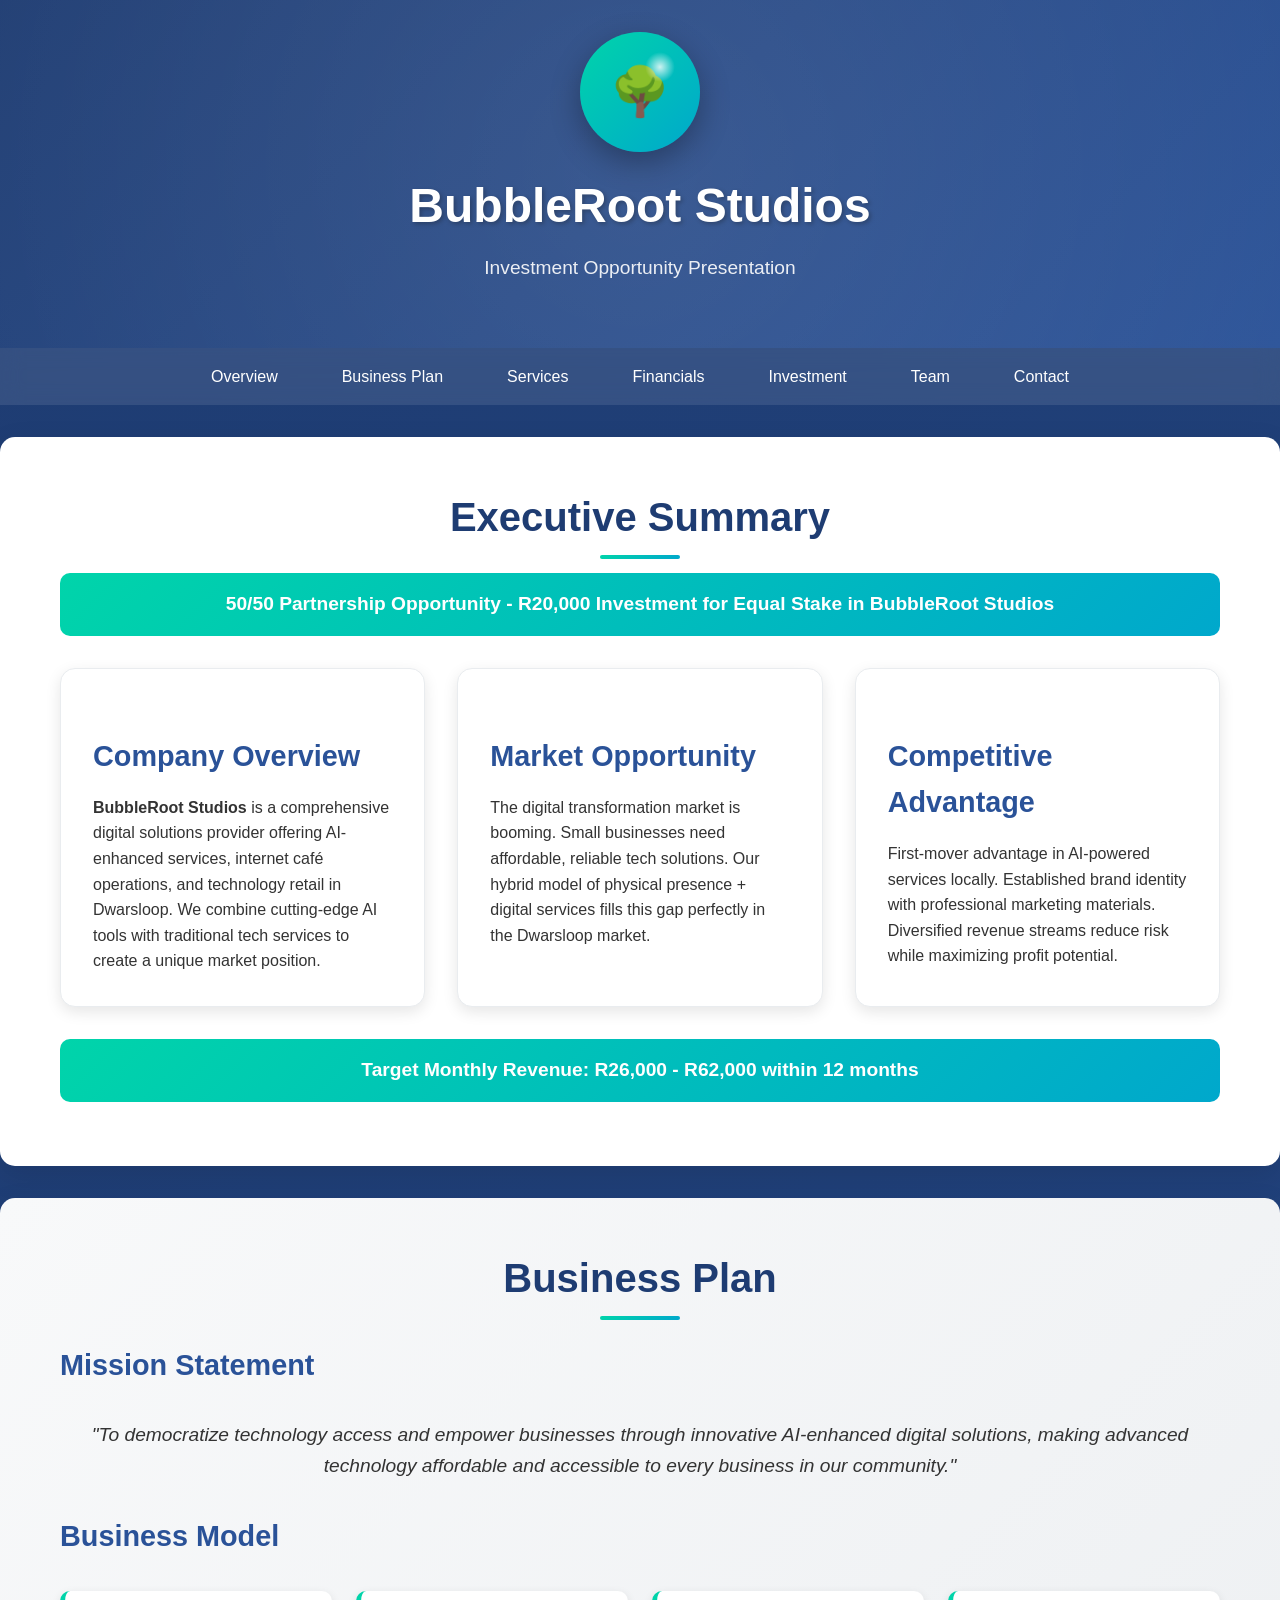
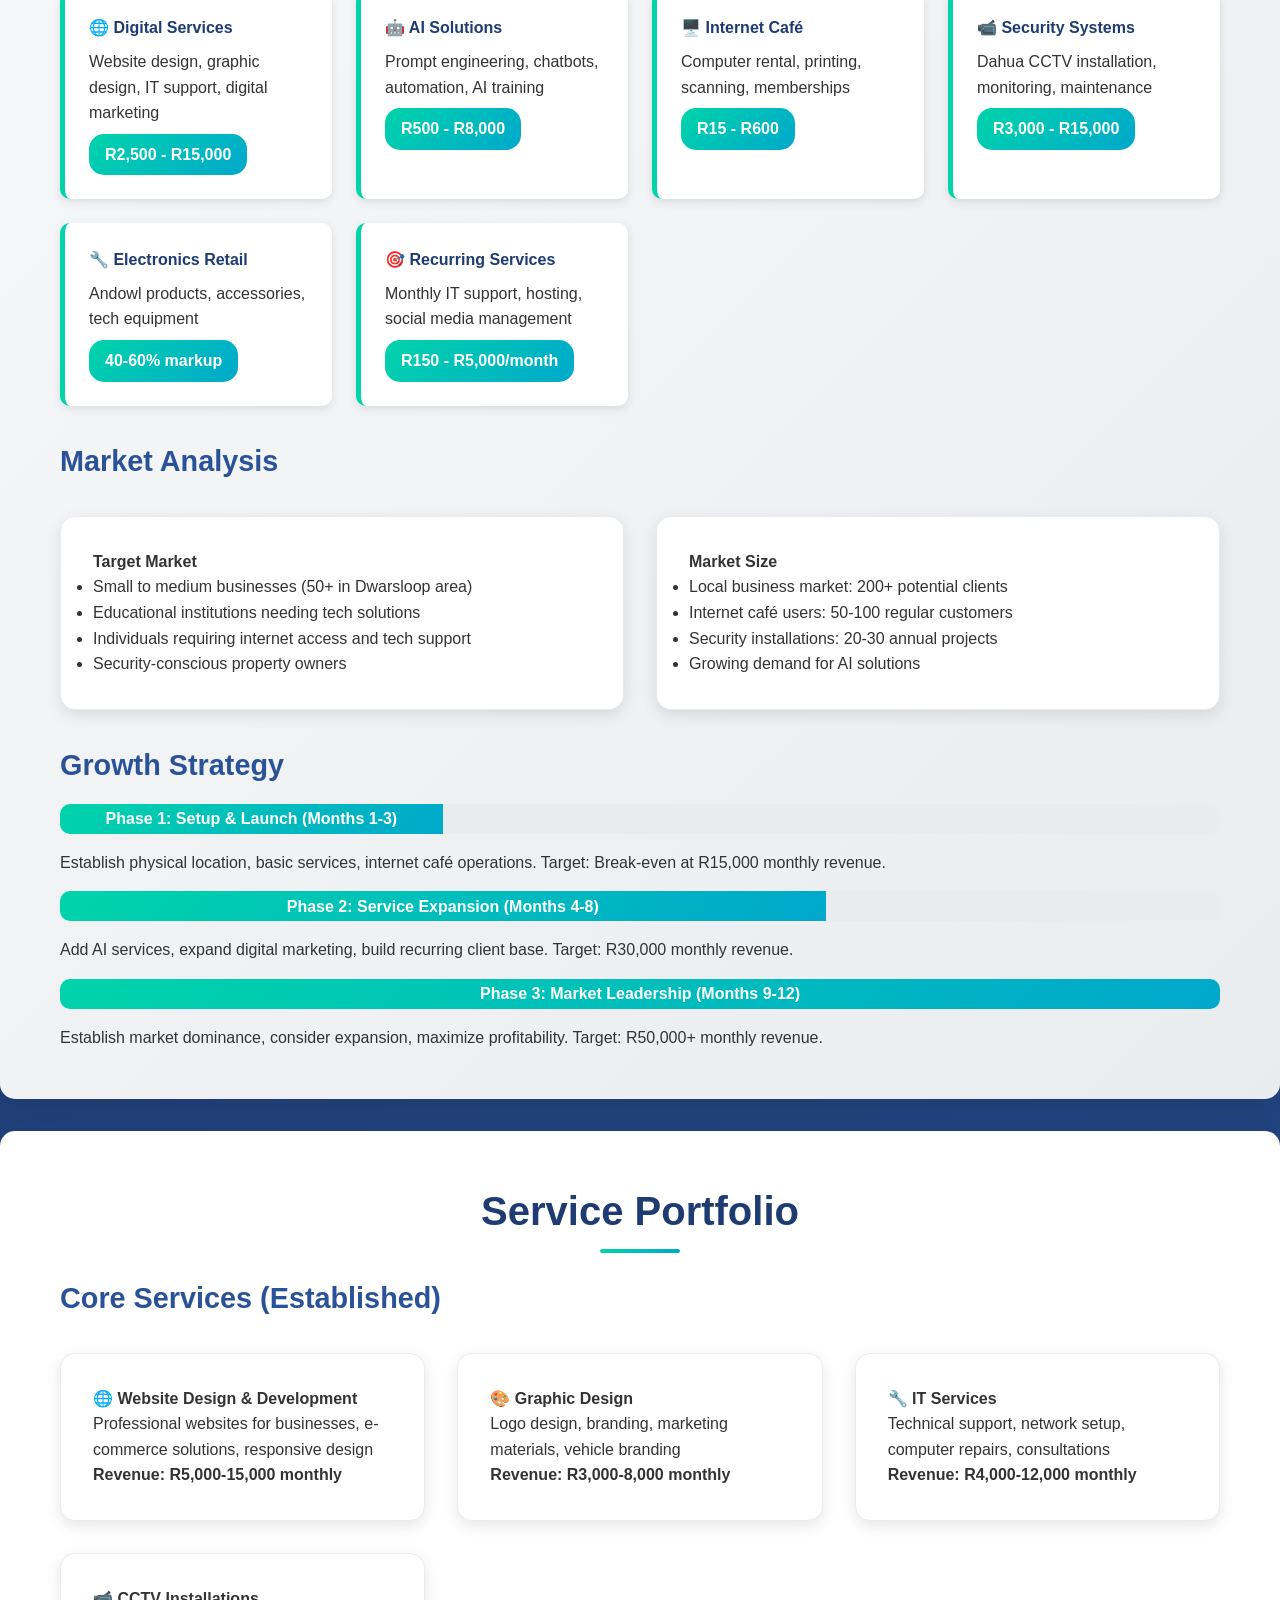
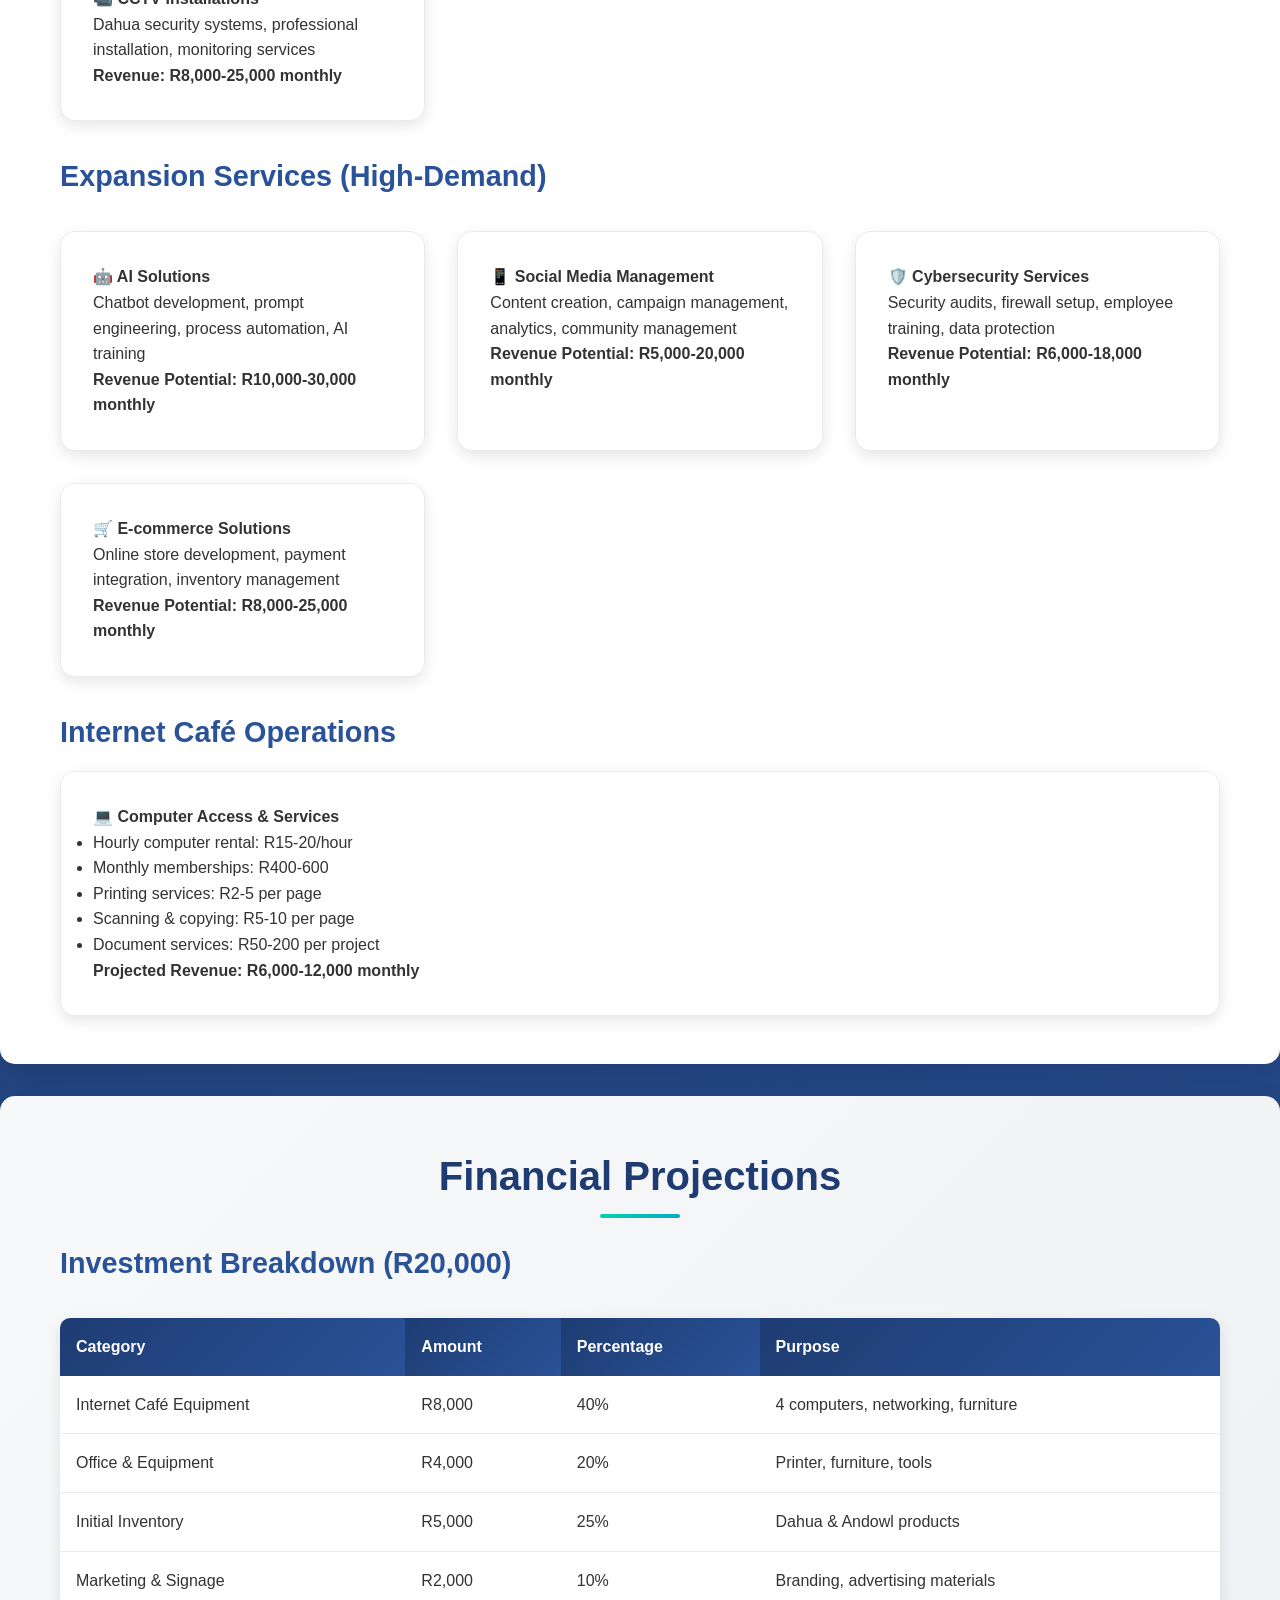
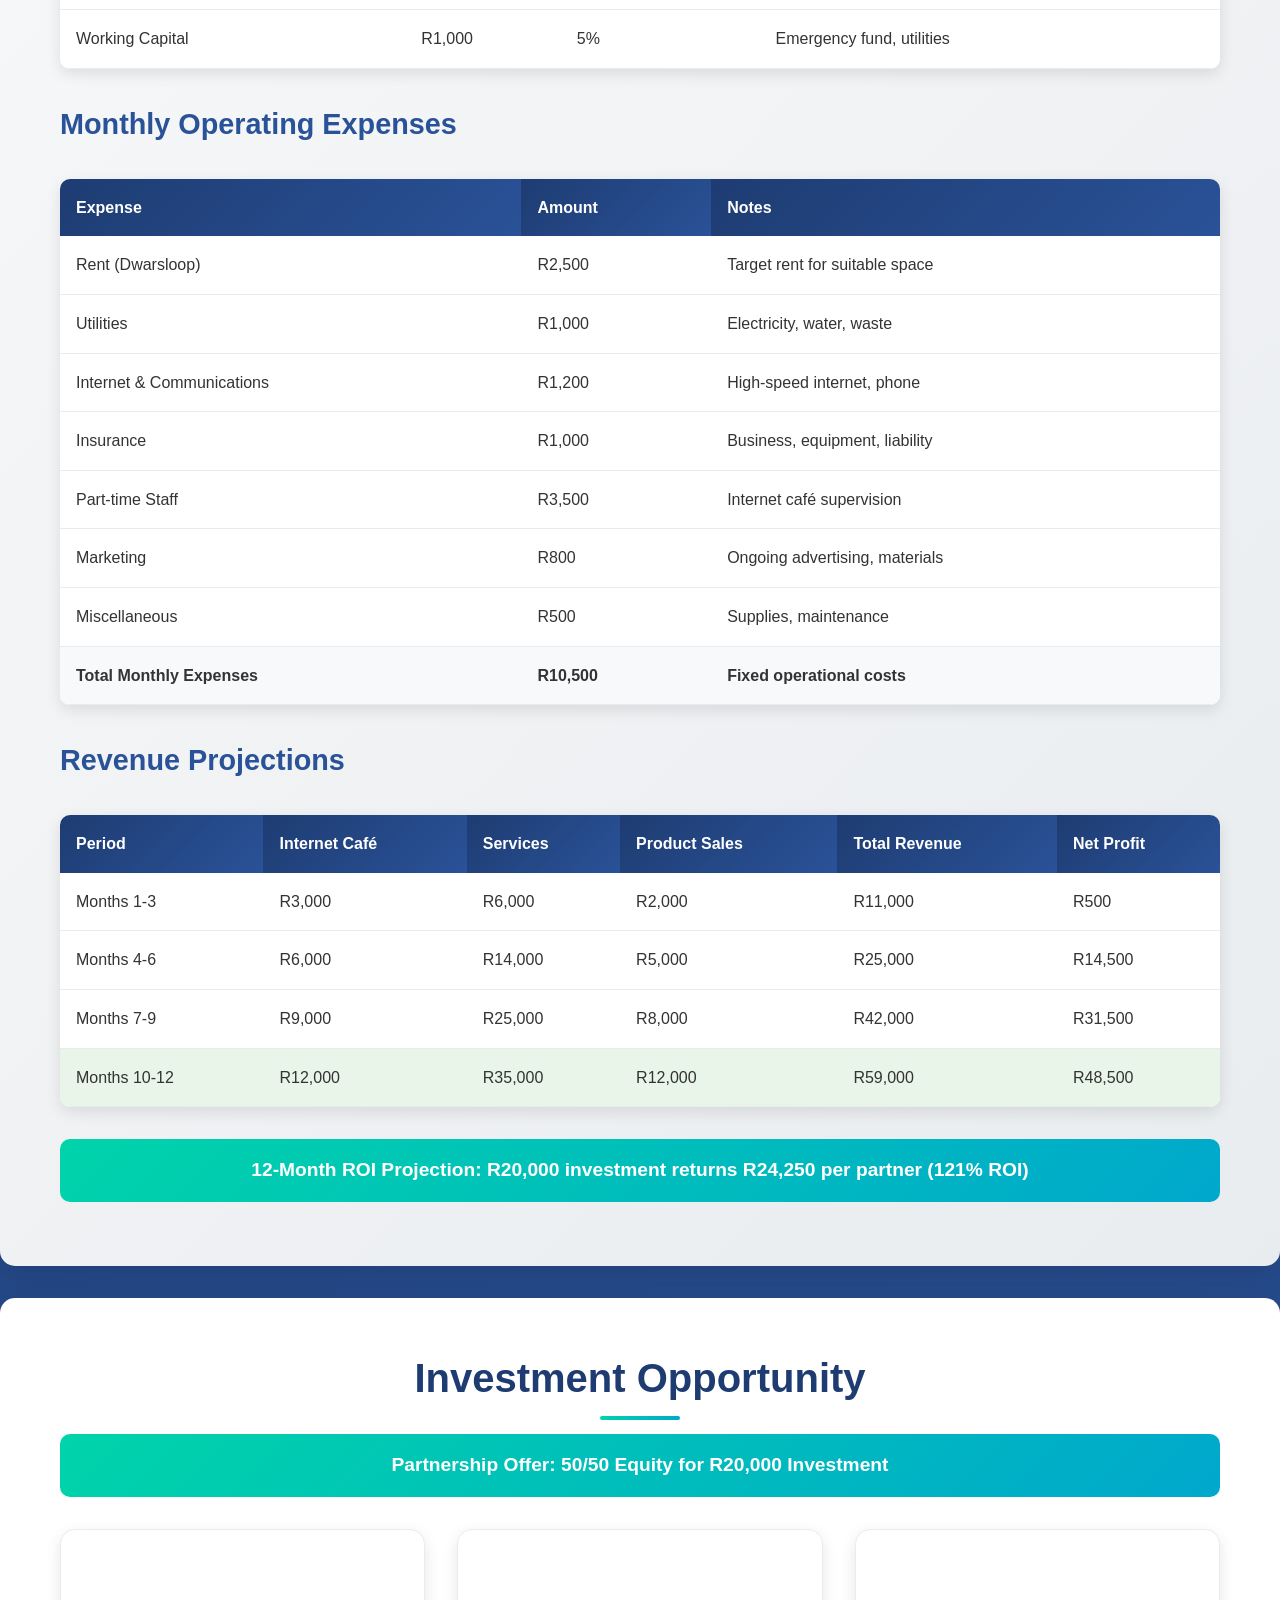
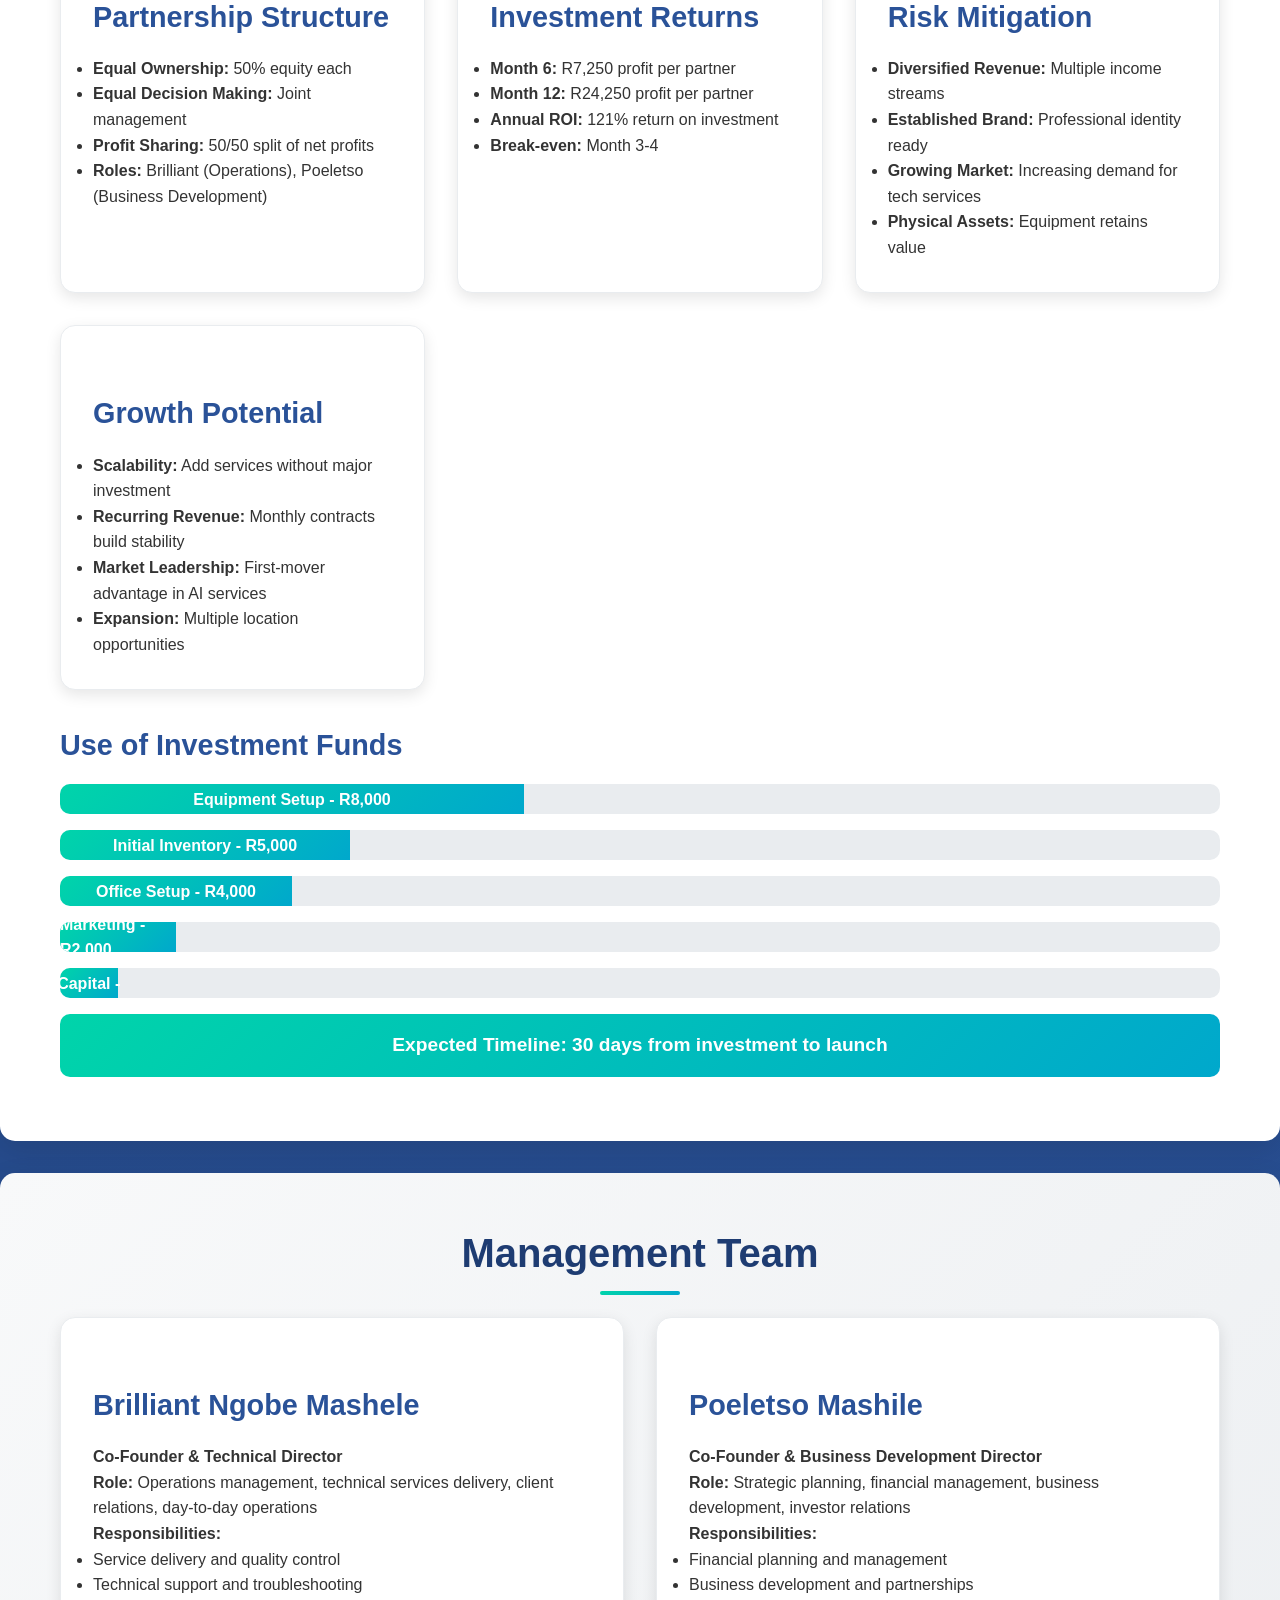
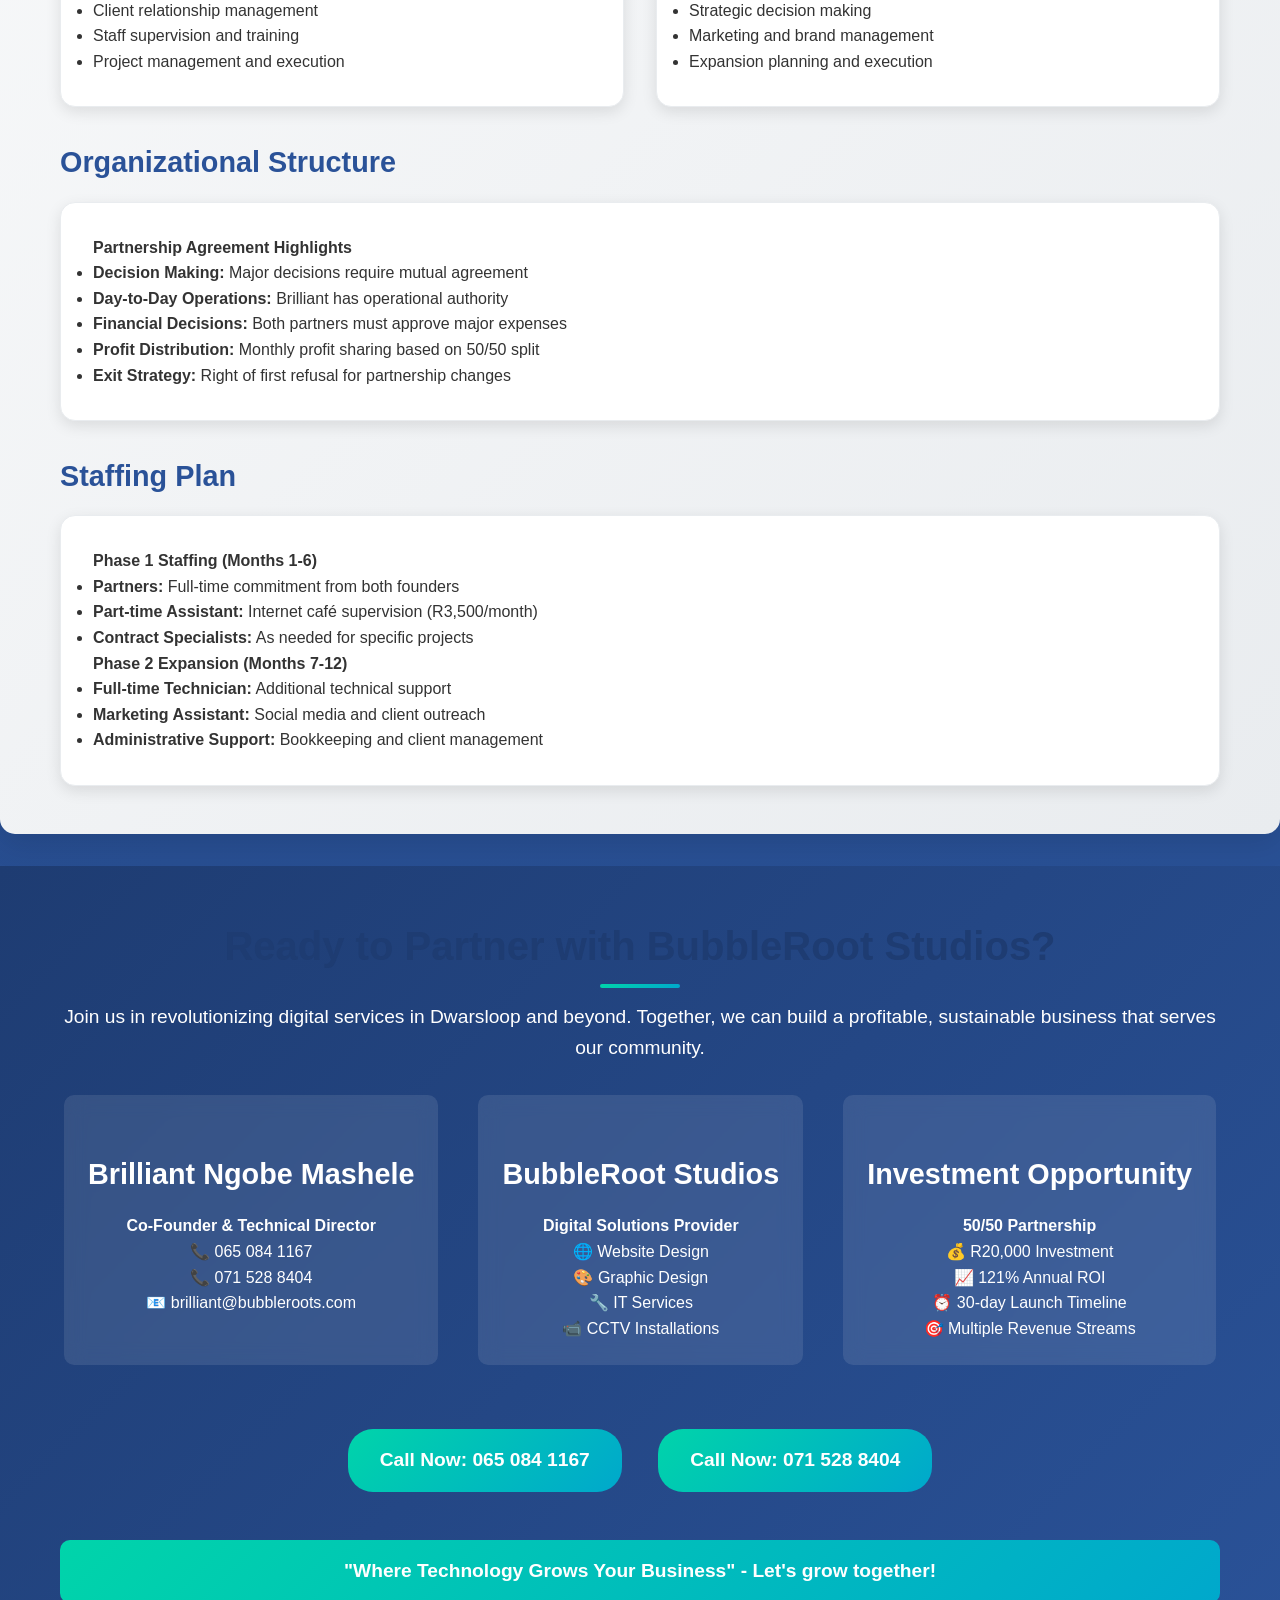
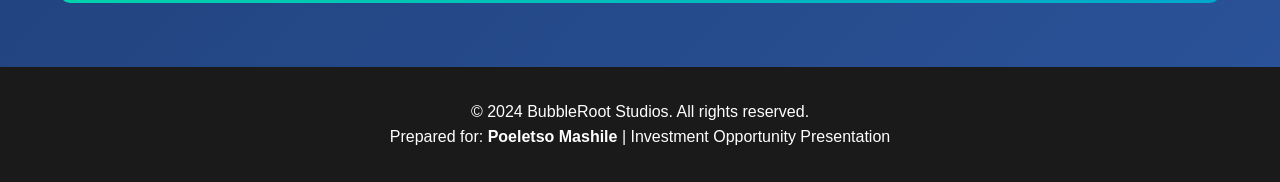
==== index.html @ d16f11c0 "Add index.html for GitHub Pages" ====
<!DOCTYPE html>
<html lang="en">
<head>
    <meta charset="UTF-8">
    <meta name="viewport" content="width=device-width, initial-scale=1.0">
    <title>BubbleRoot Studios - Investment Opportunity</title>
    <style>
        * {
            margin: 0;
            padding: 0;
            box-sizing: border-box;
        }

        body {
            font-family: 'Segoe UI', Tahoma, Geneva, Verdana, sans-serif;
            line-height: 1.6;
            color: #333;
            background: linear-gradient(135deg, #1e3c72 0%, #2a5298 100%);
        }

        .container {
            max-width: 1200px;
            margin: 0 auto;
            padding: 0 20px;
        }

        .header {
            background: linear-gradient(135deg, #1e3c72 0%, #2a5298 100%);
            color: white;
            padding: 2rem 0;
            position: relative;
            overflow: hidden;
        }

        .header::before {
            content: '';
            position: absolute;
            top: -50%;
            left: -50%;
            width: 200%;
            height: 200%;
            background: radial-gradient(circle, rgba(255,255,255,0.1) 0%, transparent 70%);
            animation: float 6s ease-in-out infinite;
        }

        @keyframes float {
            0%, 100% { transform: translateY(0px); }
            50% { transform: translateY(-20px); }
        }

        .logo {
            width: 120px;
            height: 120px;
            background: linear-gradient(135deg, #00d4aa 0%, #00a8cc 100%);
            border-radius: 50%;
            display: flex;
            align-items: center;
            justify-content: center;
            margin: 0 auto 1rem;
            position: relative;
            box-shadow: 0 10px 30px rgba(0, 0, 0, 0.3);
        }

        .logo::before {
            content: '🌳';
            font-size: 3rem;
            position: absolute;
        }

        .logo::after {
            content: '';
            position: absolute;
            width: 30px;
            height: 30px;
            background: radial-gradient(circle, rgba(255,255,255,0.8) 0%, transparent 70%);
            border-radius: 50%;
            top: 20px;
            right: 25px;
        }

        h1 {
            font-size: 3rem;
            text-align: center;
            margin-bottom: 0.5rem;
            text-shadow: 2px 2px 4px rgba(0,0,0,0.3);
        }

        .subtitle {
            font-size: 1.2rem;
            text-align: center;
            opacity: 0.9;
            margin-bottom: 2rem;
        }

        .nav {
            background: rgba(255,255,255,0.1);
            backdrop-filter: blur(10px);
            padding: 1rem 0;
            position: sticky;
            top: 0;
            z-index: 100;
        }

        .nav ul {
            list-style: none;
            display: flex;
            justify-content: center;
            flex-wrap: wrap;
            gap: 2rem;
        }

        .nav a {
            color: white;
            text-decoration: none;
            padding: 0.5rem 1rem;
            border-radius: 25px;
            transition: all 0.3s ease;
            font-weight: 500;
        }

        .nav a:hover {
            background: rgba(255,255,255,0.2);
            transform: translateY(-2px);
        }

        .section {
            background: white;
            margin: 2rem 0;
            padding: 3rem 0;
            border-radius: 15px;
            box-shadow: 0 10px 30px rgba(0,0,0,0.1);
        }

        .section:nth-child(even) {
            background: linear-gradient(135deg, #f8f9fa 0%, #e9ecef 100%);
        }

        h2 {
            color: #1e3c72;
            font-size: 2.5rem;
            margin-bottom: 1.5rem;
            text-align: center;
            position: relative;
        }

        h2::after {
            content: '';
            position: absolute;
            bottom: -10px;
            left: 50%;
            transform: translateX(-50%);
            width: 80px;
            height: 4px;
            background: linear-gradient(135deg, #00d4aa 0%, #00a8cc 100%);
            border-radius: 2px;
        }

        h3 {
            color: #2a5298;
            font-size: 1.8rem;
            margin-bottom: 1rem;
            margin-top: 2rem;
        }

        .grid {
            display: grid;
            grid-template-columns: repeat(auto-fit, minmax(300px, 1fr));
            gap: 2rem;
            margin: 2rem 0;
        }

        .card {
            background: white;
            padding: 2rem;
            border-radius: 15px;
            box-shadow: 0 5px 15px rgba(0,0,0,0.1);
            transition: transform 0.3s ease, box-shadow 0.3s ease;
            border: 1px solid #e9ecef;
        }

        .card:hover {
            transform: translateY(-5px);
            box-shadow: 0 15px 35px rgba(0,0,0,0.15);
        }

        .highlight {
            background: linear-gradient(135deg, #00d4aa 0%, #00a8cc 100%);
            color: white;
            padding: 1rem;
            border-radius: 10px;
            margin: 1rem 0;
            text-align: center;
            font-weight: bold;
            font-size: 1.2rem;
        }

        .financial-table {
            width: 100%;
            border-collapse: collapse;
            margin: 2rem 0;
            background: white;
            border-radius: 10px;
            overflow: hidden;
            box-shadow: 0 5px 15px rgba(0,0,0,0.1);
        }

        .financial-table th {
            background: linear-gradient(135deg, #1e3c72 0%, #2a5298 100%);
            color: white;
            padding: 1rem;
            text-align: left;
        }

        .financial-table td {
            padding: 1rem;
            border-bottom: 1px solid #e9ecef;
        }

        .financial-table tr:hover {
            background: #f8f9fa;
        }

        .contact-info {
            background: linear-gradient(135deg, #1e3c72 0%, #2a5298 100%);
            color: white;
            padding: 3rem 0;
            text-align: center;
            margin-top: 2rem;
        }

        .contact-info h3 {
            color: white;
            margin-bottom: 1rem;
        }

        .contact-details {
            display: flex;
            justify-content: space-around;
            flex-wrap: wrap;
            gap: 2rem;
            margin-top: 2rem;
        }

        .contact-card {
            background: rgba(255,255,255,0.1);
            padding: 1.5rem;
            border-radius: 10px;
            backdrop-filter: blur(10px);
        }

        .cta-button {
            background: linear-gradient(135deg, #00d4aa 0%, #00a8cc 100%);
            color: white;
            padding: 1rem 2rem;
            border: none;
            border-radius: 25px;
            font-size: 1.2rem;
            font-weight: bold;
            cursor: pointer;
            transition: all 0.3s ease;
            text-decoration: none;
            display: inline-block;
            margin: 1rem;
        }

        .cta-button:hover {
            transform: translateY(-2px);
            box-shadow: 0 10px 25px rgba(0,0,0,0.2);
        }

        .progress-bar {
            background: #e9ecef;
            border-radius: 10px;
            overflow: hidden;
            margin: 1rem 0;
        }

        .progress-fill {
            background: linear-gradient(135deg, #00d4aa 0%, #00a8cc 100%);
            height: 30px;
            display: flex;
            align-items: center;
            justify-content: center;
            color: white;
            font-weight: bold;
            transition: width 0.3s ease;
        }

        .services-grid {
            display: grid;
            grid-template-columns: repeat(auto-fit, minmax(250px, 1fr));
            gap: 1.5rem;
            margin: 2rem 0;
        }

        .service-card {
            background: white;
            padding: 1.5rem;
            border-radius: 10px;
            border-left: 5px solid #00d4aa;
            box-shadow: 0 3px 10px rgba(0,0,0,0.1);
        }

        .service-card h4 {
            color: #1e3c72;
            margin-bottom: 0.5rem;
        }

        .price-tag {
            background: linear-gradient(135deg, #00d4aa 0%, #00a8cc 100%);
            color: white;
            padding: 0.5rem 1rem;
            border-radius: 15px;
            font-weight: bold;
            display: inline-block;
            margin-top: 0.5rem;
        }

        @media (max-width: 768px) {
            h1 { font-size: 2rem; }
            h2 { font-size: 2rem; }
            .nav ul { flex-direction: column; gap: 1rem; }
            .contact-details { flex-direction: column; }
        }
    </style>
</head>
<body>
    <header class="header">
        <div class="container">
            <div class="logo"></div>
            <h1>BubbleRoot Studios</h1>
            <p class="subtitle">Investment Opportunity Presentation</p>
        </div>
    </header>

    <nav class="nav">
        <div class="container">
            <ul>
                <li><a href="#overview">Overview</a></li>
                <li><a href="#business-plan">Business Plan</a></li>
                <li><a href="#services">Services</a></li>
                <li><a href="#financials">Financials</a></li>
                <li><a href="#investment">Investment</a></li>
                <li><a href="#team">Team</a></li>
                <li><a href="#contact">Contact</a></li>
            </ul>
        </div>
    </nav>

    <section id="overview" class="section">
        <div class="container">
            <h2>Executive Summary</h2>
            <div class="highlight">
                50/50 Partnership Opportunity - R20,000 Investment for Equal Stake in BubbleRoot Studios
            </div>
            
            <div class="grid">
                <div class="card">
                    <h3>Company Overview</h3>
                    <p><strong>BubbleRoot Studios</strong> is a comprehensive digital solutions provider offering AI-enhanced services, internet café operations, and technology retail in Dwarsloop. We combine cutting-edge AI tools with traditional tech services to create a unique market position.</p>
                </div>
                
                <div class="card">
                    <h3>Market Opportunity</h3>
                    <p>The digital transformation market is booming. Small businesses need affordable, reliable tech solutions. Our hybrid model of physical presence + digital services fills this gap perfectly in the Dwarsloop market.</p>
                </div>
                
                <div class="card">
                    <h3>Competitive Advantage</h3>
                    <p>First-mover advantage in AI-powered services locally. Established brand identity with professional marketing materials. Diversified revenue streams reduce risk while maximizing profit potential.</p>
                </div>
            </div>

            <div class="highlight">
                Target Monthly Revenue: R26,000 - R62,000 within 12 months
            </div>
        </div>
    </section>

    <section id="business-plan" class="section">
        <div class="container">
            <h2>Business Plan</h2>
            
            <h3>Mission Statement</h3>
            <p style="font-size: 1.2rem; text-align: center; font-style: italic; margin: 2rem 0;">
                "To democratize technology access and empower businesses through innovative AI-enhanced digital solutions, making advanced technology affordable and accessible to every business in our community."
            </p>

            <h3>Business Model</h3>
            <div class="services-grid">
                <div class="service-card">
                    <h4>🌐 Digital Services</h4>
                    <p>Website design, graphic design, IT support, digital marketing</p>
                    <div class="price-tag">R2,500 - R15,000</div>
                </div>
                
                <div class="service-card">
                    <h4>🤖 AI Solutions</h4>
                    <p>Prompt engineering, chatbots, automation, AI training</p>
                    <div class="price-tag">R500 - R8,000</div>
                </div>
                
                <div class="service-card">
                    <h4>🖥️ Internet Café</h4>
                    <p>Computer rental, printing, scanning, memberships</p>
                    <div class="price-tag">R15 - R600</div>
                </div>
                
                <div class="service-card">
                    <h4>📹 Security Systems</h4>
                    <p>Dahua CCTV installation, monitoring, maintenance</p>
                    <div class="price-tag">R3,000 - R15,000</div>
                </div>
                
                <div class="service-card">
                    <h4>🔧 Electronics Retail</h4>
                    <p>Andowl products, accessories, tech equipment</p>
                    <div class="price-tag">40-60% markup</div>
                </div>
                
                <div class="service-card">
                    <h4>🎯 Recurring Services</h4>
                    <p>Monthly IT support, hosting, social media management</p>
                    <div class="price-tag">R150 - R5,000/month</div>
                </div>
            </div>

            <h3>Market Analysis</h3>
            <div class="grid">
                <div class="card">
                    <h4>Target Market</h4>
                    <ul>
                        <li>Small to medium businesses (50+ in Dwarsloop area)</li>
                        <li>Educational institutions needing tech solutions</li>
                        <li>Individuals requiring internet access and tech support</li>
                        <li>Security-conscious property owners</li>
                    </ul>
                </div>
                
                <div class="card">
                    <h4>Market Size</h4>
                    <ul>
                        <li>Local business market: 200+ potential clients</li>
                        <li>Internet café users: 50-100 regular customers</li>
                        <li>Security installations: 20-30 annual projects</li>
                        <li>Growing demand for AI solutions</li>
                    </ul>
                </div>
            </div>

            <h3>Growth Strategy</h3>
            <div class="progress-bar">
                <div class="progress-fill" style="width: 33%">Phase 1: Setup & Launch (Months 1-3)</div>
            </div>
            <p>Establish physical location, basic services, internet café operations. Target: Break-even at R15,000 monthly revenue.</p>

            <div class="progress-bar">
                <div class="progress-fill" style="width: 66%">Phase 2: Service Expansion (Months 4-8)</div>
            </div>
            <p>Add AI services, expand digital marketing, build recurring client base. Target: R30,000 monthly revenue.</p>

            <div class="progress-bar">
                <div class="progress-fill" style="width: 100%">Phase 3: Market Leadership (Months 9-12)</div>
            </div>
            <p>Establish market dominance, consider expansion, maximize profitability. Target: R50,000+ monthly revenue.</p>
        </div>
    </section>

    <section id="services" class="section">
        <div class="container">
            <h2>Service Portfolio</h2>
            
            <h3>Core Services (Established)</h3>
            <div class="grid">
                <div class="card">
                    <h4>🌐 Website Design & Development</h4>
                    <p>Professional websites for businesses, e-commerce solutions, responsive design</p>
                    <strong>Revenue: R5,000-15,000 monthly</strong>
                </div>
                
                <div class="card">
                    <h4>🎨 Graphic Design</h4>
                    <p>Logo design, branding, marketing materials, vehicle branding</p>
                    <strong>Revenue: R3,000-8,000 monthly</strong>
                </div>
                
                <div class="card">
                    <h4>🔧 IT Services</h4>
                    <p>Technical support, network setup, computer repairs, consultations</p>
                    <strong>Revenue: R4,000-12,000 monthly</strong>
                </div>
                
                <div class="card">
                    <h4>📹 CCTV Installations</h4>
                    <p>Dahua security systems, professional installation, monitoring services</p>
                    <strong>Revenue: R8,000-25,000 monthly</strong>
                </div>
            </div>

            <h3>Expansion Services (High-Demand)</h3>
            <div class="grid">
                <div class="card">
                    <h4>🤖 AI Solutions</h4>
                    <p>Chatbot development, prompt engineering, process automation, AI training</p>
                    <strong>Revenue Potential: R10,000-30,000 monthly</strong>
                </div>
                
                <div class="card">
                    <h4>📱 Social Media Management</h4>
                    <p>Content creation, campaign management, analytics, community management</p>
                    <strong>Revenue Potential: R5,000-20,000 monthly</strong>
                </div>
                
                <div class="card">
                    <h4>🛡️ Cybersecurity Services</h4>
                    <p>Security audits, firewall setup, employee training, data protection</p>
                    <strong>Revenue Potential: R6,000-18,000 monthly</strong>
                </div>
                
                <div class="card">
                    <h4>🛒 E-commerce Solutions</h4>
                    <p>Online store development, payment integration, inventory management</p>
                    <strong>Revenue Potential: R8,000-25,000 monthly</strong>
                </div>
            </div>

            <h3>Internet Café Operations</h3>
            <div class="card">
                <h4>💻 Computer Access & Services</h4>
                <ul>
                    <li>Hourly computer rental: R15-20/hour</li>
                    <li>Monthly memberships: R400-600</li>
                    <li>Printing services: R2-5 per page</li>
                    <li>Scanning & copying: R5-10 per page</li>
                    <li>Document services: R50-200 per project</li>
                </ul>
                <strong>Projected Revenue: R6,000-12,000 monthly</strong>
            </div>
        </div>
    </section>

    <section id="financials" class="section">
        <div class="container">
            <h2>Financial Projections</h2>
            
            <h3>Investment Breakdown (R20,000)</h3>
            <table class="financial-table">
                <thead>
                    <tr>
                        <th>Category</th>
                        <th>Amount</th>
                        <th>Percentage</th>
                        <th>Purpose</th>
                    </tr>
                </thead>
                <tbody>
                    <tr>
                        <td>Internet Café Equipment</td>
                        <td>R8,000</td>
                        <td>40%</td>
                        <td>4 computers, networking, furniture</td>
                    </tr>
                    <tr>
                        <td>Office & Equipment</td>
                        <td>R4,000</td>
                        <td>20%</td>
                        <td>Printer, furniture, tools</td>
                    </tr>
                    <tr>
                        <td>Initial Inventory</td>
                        <td>R5,000</td>
                        <td>25%</td>
                        <td>Dahua & Andowl products</td>
                    </tr>
                    <tr>
                        <td>Marketing & Signage</td>
                        <td>R2,000</td>
                        <td>10%</td>
                        <td>Branding, advertising materials</td>
                    </tr>
                    <tr>
                        <td>Working Capital</td>
                        <td>R1,000</td>
                        <td>5%</td>
                        <td>Emergency fund, utilities</td>
                    </tr>
                </tbody>
            </table>

            <h3>Monthly Operating Expenses</h3>
            <table class="financial-table">
                <thead>
                    <tr>
                        <th>Expense</th>
                        <th>Amount</th>
                        <th>Notes</th>
                    </tr>
                </thead>
                <tbody>
                    <tr>
                        <td>Rent (Dwarsloop)</td>
                        <td>R2,500</td>
                        <td>Target rent for suitable space</td>
                    </tr>
                    <tr>
                        <td>Utilities</td>
                        <td>R1,000</td>
                        <td>Electricity, water, waste</td>
                    </tr>
                    <tr>
                        <td>Internet & Communications</td>
                        <td>R1,200</td>
                        <td>High-speed internet, phone</td>
                    </tr>
                    <tr>
                        <td>Insurance</td>
                        <td>R1,000</td>
                        <td>Business, equipment, liability</td>
                    </tr>
                    <tr>
                        <td>Part-time Staff</td>
                        <td>R3,500</td>
                        <td>Internet café supervision</td>
                    </tr>
                    <tr>
                        <td>Marketing</td>
                        <td>R800</td>
                        <td>Ongoing advertising, materials</td>
                    </tr>
                    <tr>
                        <td>Miscellaneous</td>
                        <td>R500</td>
                        <td>Supplies, maintenance</td>
                    </tr>
                    <tr style="background: #f8f9fa; font-weight: bold;">
                        <td>Total Monthly Expenses</td>
                        <td>R10,500</td>
                        <td>Fixed operational costs</td>
                    </tr>
                </tbody>
            </table>

            <h3>Revenue Projections</h3>
            <table class="financial-table">
                <thead>
                    <tr>
                        <th>Period</th>
                        <th>Internet Café</th>
                        <th>Services</th>
                        <th>Product Sales</th>
                        <th>Total Revenue</th>
                        <th>Net Profit</th>
                    </tr>
                </thead>
                <tbody>
                    <tr>
                        <td>Months 1-3</td>
                        <td>R3,000</td>
                        <td>R6,000</td>
                        <td>R2,000</td>
                        <td>R11,000</td>
                        <td>R500</td>
                    </tr>
                    <tr>
                        <td>Months 4-6</td>
                        <td>R6,000</td>
                        <td>R14,000</td>
                        <td>R5,000</td>
                        <td>R25,000</td>
                        <td>R14,500</td>
                    </tr>
                    <tr>
                        <td>Months 7-9</td>
                        <td>R9,000</td>
                        <td>R25,000</td>
                        <td>R8,000</td>
                        <td>R42,000</td>
                        <td>R31,500</td>
                    </tr>
                    <tr style="background: #e8f5e8;">
                        <td>Months 10-12</td>
                        <td>R12,000</td>
                        <td>R35,000</td>
                        <td>R12,000</td>
                        <td>R59,000</td>
                        <td>R48,500</td>
                    </tr>
                </tbody>
            </table>

            <div class="highlight">
                12-Month ROI Projection: R20,000 investment returns R24,250 per partner (121% ROI)
            </div>
        </div>
    </section>

    <section id="investment" class="section">
        <div class="container">
            <h2>Investment Opportunity</h2>
            
            <div class="highlight">
                Partnership Offer: 50/50 Equity for R20,000 Investment
            </div>

            <div class="grid">
                <div class="card">
                    <h3>Partnership Structure</h3>
                    <ul>
                        <li><strong>Equal Ownership:</strong> 50% equity each</li>
                        <li><strong>Equal Decision Making:</strong> Joint management</li>
                        <li><strong>Profit Sharing:</strong> 50/50 split of net profits</li>
                        <li><strong>Roles:</strong> Brilliant (Operations), Poeletso (Business Development)</li>
                    </ul>
                </div>
                
                <div class="card">
                    <h3>Investment Returns</h3>
                    <ul>
                        <li><strong>Month 6:</strong> R7,250 profit per partner</li>
                        <li><strong>Month 12:</strong> R24,250 profit per partner</li>
                        <li><strong>Annual ROI:</strong> 121% return on investment</li>
                        <li><strong>Break-even:</strong> Month 3-4</li>
                    </ul>
                </div>
                
                <div class="card">
                    <h3>Risk Mitigation</h3>
                    <ul>
                        <li><strong>Diversified Revenue:</strong> Multiple income streams</li>
                        <li><strong>Established Brand:</strong> Professional identity ready</li>
                        <li><strong>Growing Market:</strong> Increasing demand for tech services</li>
                        <li><strong>Physical Assets:</strong> Equipment retains value</li>
                    </ul>
                </div>
                
                <div class="card">
                    <h3>Growth Potential</h3>
                    <ul>
                        <li><strong>Scalability:</strong> Add services without major investment</li>
                        <li><strong>Recurring Revenue:</strong> Monthly contracts build stability</li>
                        <li><strong>Market Leadership:</strong> First-mover advantage in AI services</li>
                        <li><strong>Expansion:</strong> Multiple location opportunities</li>
                    </ul>
                </div>
            </div>

            <h3>Use of Investment Funds</h3>
            <div class="progress-bar">
                <div class="progress-fill" style="width: 40%">Equipment Setup - R8,000</div>
            </div>
            <div class="progress-bar">
                <div class="progress-fill" style="width: 25%">Initial Inventory - R5,000</div>
            </div>
            <div class="progress-bar">
                <div class="progress-fill" style="width: 20%">Office Setup - R4,000</div>
            </div>
            <div class="progress-bar">
                <div class="progress-fill" style="width: 10%">Marketing - R2,000</div>
            </div>
            <div class="progress-bar">
                <div class="progress-fill" style="width: 5%">Working Capital - R1,000</div>
            </div>

            <div class="highlight">
                Expected Timeline: 30 days from investment to launch
            </div>
        </div>
    </section>

    <section id="team" class="section">
        <div class="container">
            <h2>Management Team</h2>
            
            <div class="grid">
                <div class="card">
                    <h3>Brilliant Ngobe Mashele</h3>
                    <h4>Co-Founder & Technical Director</h4>
                    <p><strong>Role:</strong> Operations management, technical services delivery, client relations, day-to-day operations</p>
                    <p><strong>Responsibilities:</strong></p>
                    <ul>
                        <li>Service delivery and quality control</li>
                        <li>Technical support and troubleshooting</li>
                        <li>Client relationship management</li>
                        <li>Staff supervision and training</li>
                        <li>Project management and execution</li>
                    </ul>
                </div>
                
                <div class="card">
                    <h3>Poeletso Mashile</h3>
                    <h4>Co-Founder & Business Development Director</h4>
                    <p><strong>Role:</strong> Strategic planning, financial management, business development, investor relations</p>
                    <p><strong>Responsibilities:</strong></p>
                    <ul>
                        <li>Financial planning and management</li>
                        <li>Business development and partnerships</li>
                        <li>Strategic decision making</li>
                        <li>Marketing and brand management</li>
                        <li>Expansion planning and execution</li>
                    </ul>
                </div>
            </div>

            <h3>Organizational Structure</h3>
            <div class="card">
                <h4>Partnership Agreement Highlights</h4>
                <ul>
                    <li><strong>Decision Making:</strong> Major decisions require mutual agreement</li>
                    <li><strong>Day-to-Day Operations:</strong> Brilliant has operational authority</li>
                    <li><strong>Financial Decisions:</strong> Both partners must approve major expenses</li>
                    <li><strong>Profit Distribution:</strong> Monthly profit sharing based on 50/50 split</li>
                    <li><strong>Exit Strategy:</strong> Right of first refusal for partnership changes</li>
                </ul>
            </div>

            <h3>Staffing Plan</h3>
            <div class="card">
                <h4>Phase 1 Staffing (Months 1-6)</h4>
                <ul>
                    <li><strong>Partners:</strong> Full-time commitment from both founders</li>
                    <li><strong>Part-time Assistant:</strong> Internet café supervision (R3,500/month)</li>
                    <li><strong>Contract Specialists:</strong> As needed for specific projects</li>
                </ul>
                
                <h4>Phase 2 Expansion (Months 7-12)</h4>
                <ul>
                    <li><strong>Full-time Technician:</strong> Additional technical support</li>
                    <li><strong>Marketing Assistant:</strong> Social media and client outreach</li>
                    <li><strong>Administrative Support:</strong> Bookkeeping and client management</li>
                </ul>
            </div>
        </div>
    </section>

    <section id="contact" class="contact-info">
        <div class="container">
            <h2>Ready to Partner with BubbleRoot Studios?</h2>
            <p style="font-size: 1.2rem; margin-bottom: 2rem;">
                Join us in revolutionizing digital services in Dwarsloop and beyond. 
                Together, we can build a profitable, sustainable business that serves our community.
            </p>

            <div class="contact-details">
                <div class="contact-card">
                    <h3>Brilliant Ngobe Mashele</h3>
                    <p><strong>Co-Founder & Technical Director</strong></p>
                    <p>📞 065 084 1167</p>
                    <p>📞 071 528 8404</p>
                    <p>📧 brilliant@bubbleroots.com</p>
                </div>
                
                <div class="contact-card">
                    <h3>BubbleRoot Studios</h3>
                    <p><strong>Digital Solutions Provider</strong></p>
                    <p>🌐 Website Design</p>
                    <p>🎨 Graphic Design</p>
                    <p>🔧 IT Services</p>
                    <p>📹 CCTV Installations</p>
                </div>
                
                <div class="contact-card">
                    <h3>Investment Opportunity</h3>
                    <p><strong>50/50 Partnership</strong></p>
                    <p>💰 R20,000 Investment</p>
                    <p>📈 121% Annual ROI</p>
                    <p>⏰ 30-day Launch Timeline</p>
                    <p>🎯 Multiple Revenue Streams</p>
                </div>
            </div>

            <div style="margin-top: 3rem;">
                <a href="tel:0650841167" class="cta-button">Call Now: 065 084 1167</a>
                <a href="tel:0715288404" class="cta-button">Call Now: 071 528 8404</a>
            </div>

            <div class="highlight" style="margin-top: 2rem;">
                "Where Technology Grows Your Business" - Let's grow together!
            </div>
        </div>
    </section>

    <footer style="background: #1a1a1a; color: white; text-align: center; padding: 2rem 0;">
        <div class="container">
            <p>&copy; 2024 BubbleRoot Studios. All rights reserved.</p>
            <p>Prepared for: <strong>Poeletso Mashile</strong> | Investment Opportunity Presentation</p>
        </div>
    </footer>

    <script>
        // Smooth scrolling for navigation links
        document.querySelectorAll('a[href^="#"]').forEach(anchor => {
            anchor.addEventListener('click', function (e) {
                e.preventDefault();
                document.querySelector(this.getAttribute('href')).scrollIntoView({
                    behavior: 'smooth'
                });
            });
        });

        // Add animation to cards when they come into view
        const observerOptions = {
            threshold: 0.1,
            rootMargin: '0px 0px -50px 0px'
        };

        const observer = new IntersectionObserver((entries) => {
            entries.forEach(entry => {
                if (entry.isIntersecting) {
                    entry.target.style.opacity = '1';
                    entry.target.style.transform = 'translateY(0)';
                }
            });
        }, observerOptions);

        document.querySelectorAll('.card').forEach(card => {
            card.style.opacity = '0';
            card.style.transform = 'translateY(20px)';
            card.style.transition = 'opacity 0.6s ease, transform 0.6s ease';
            observer.observe(card);
        });
    </script>
</body>
</html>
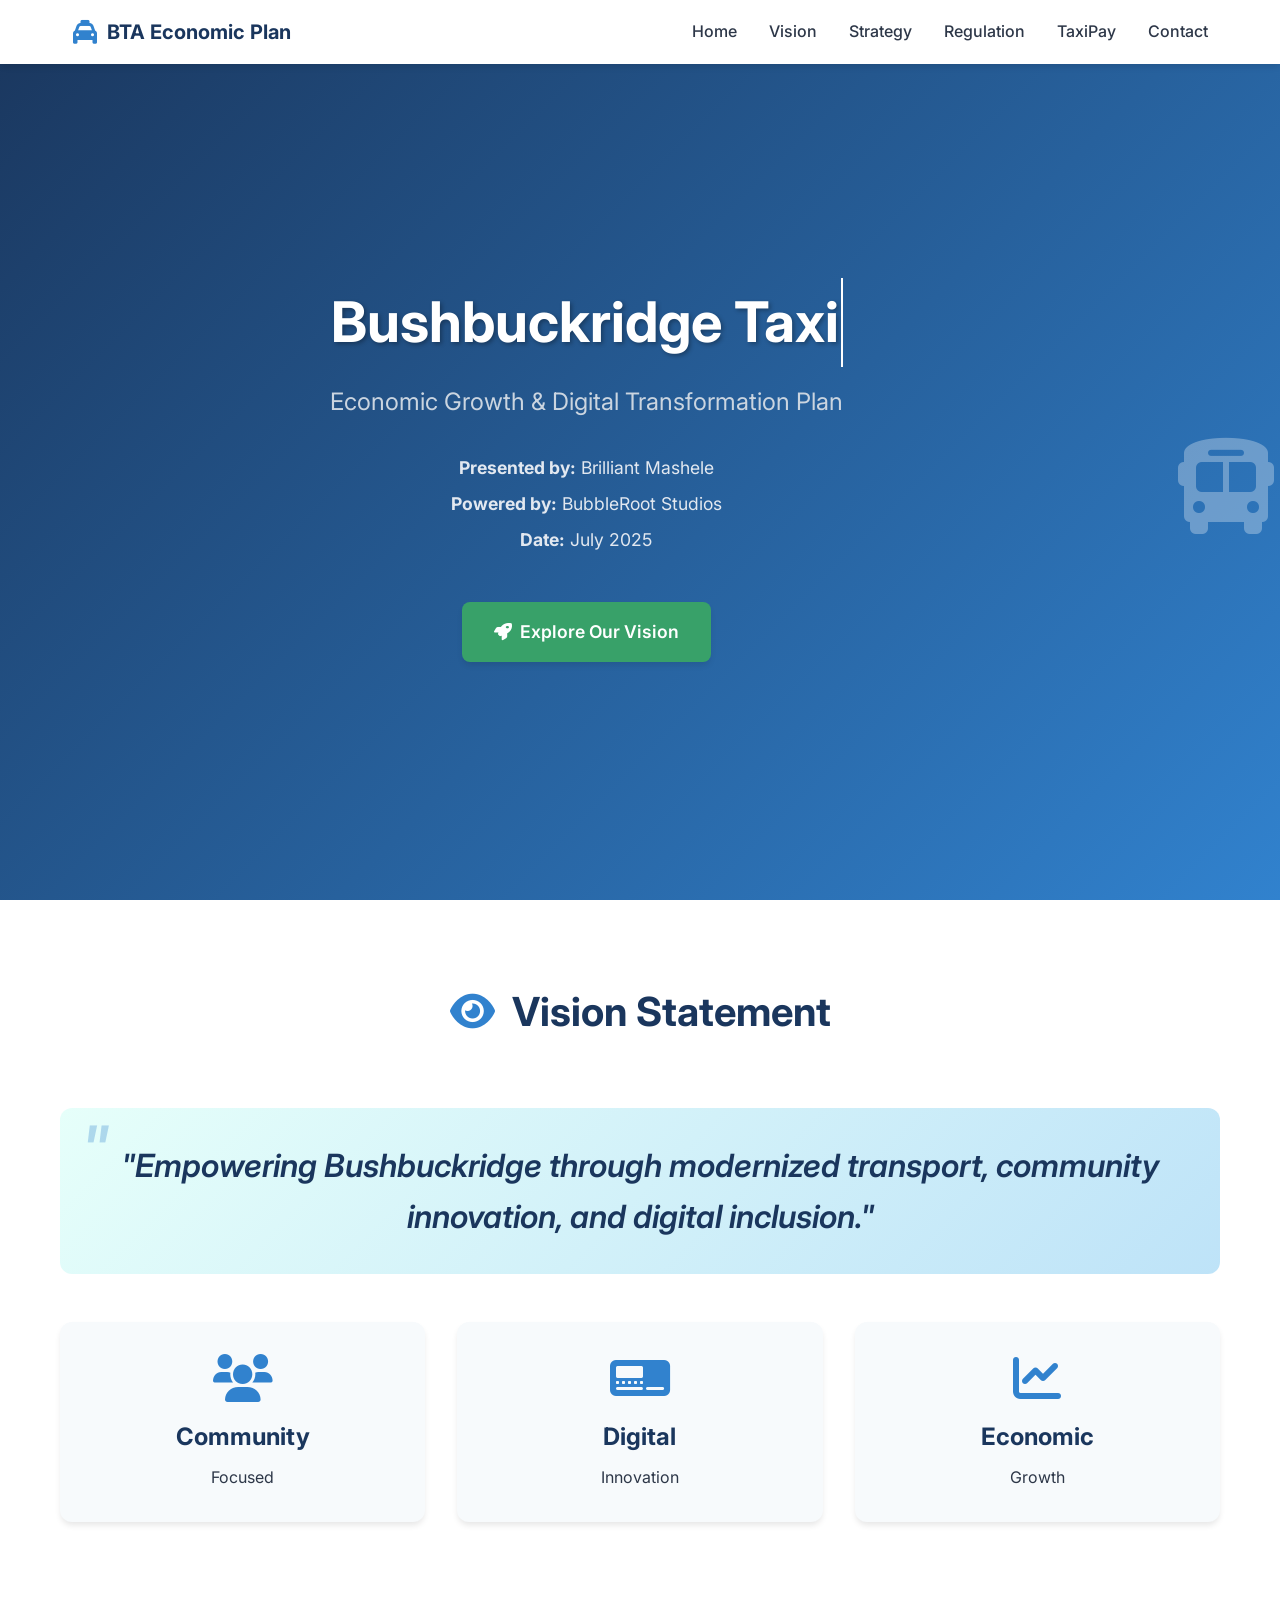
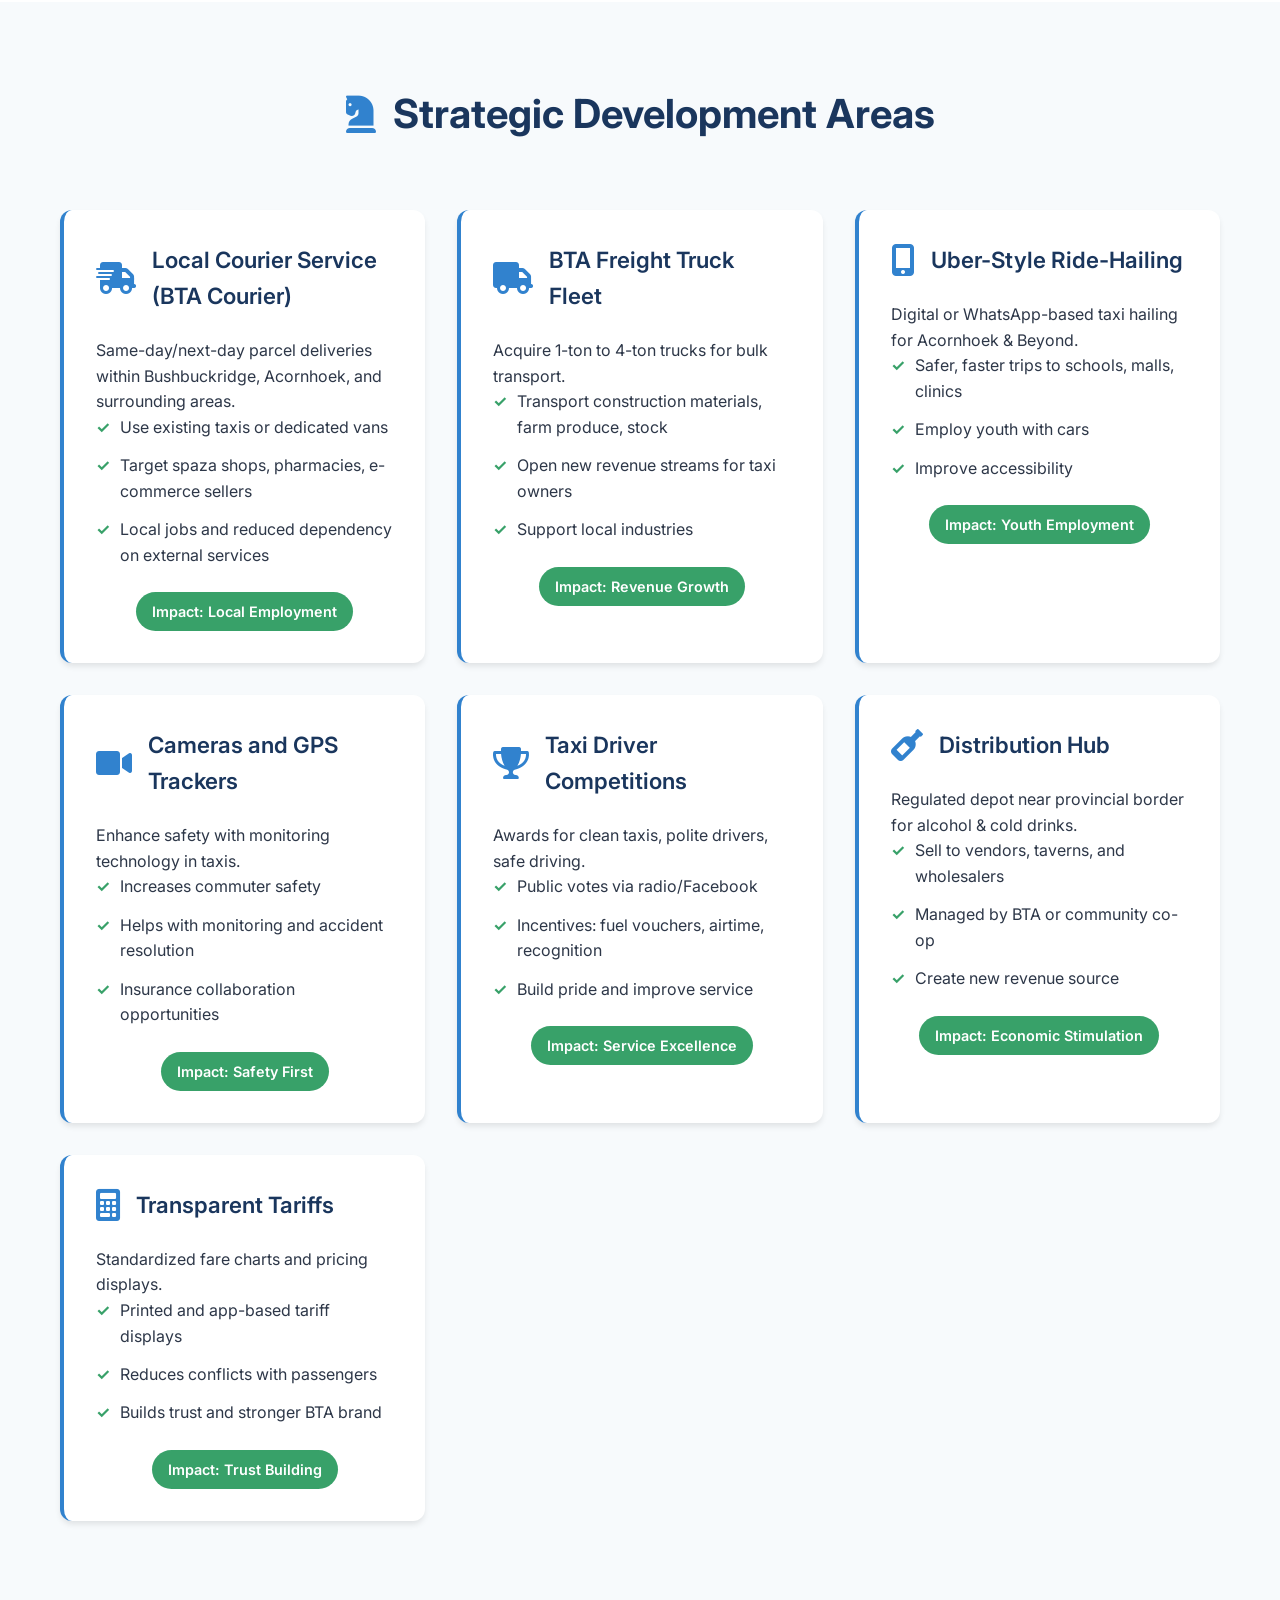
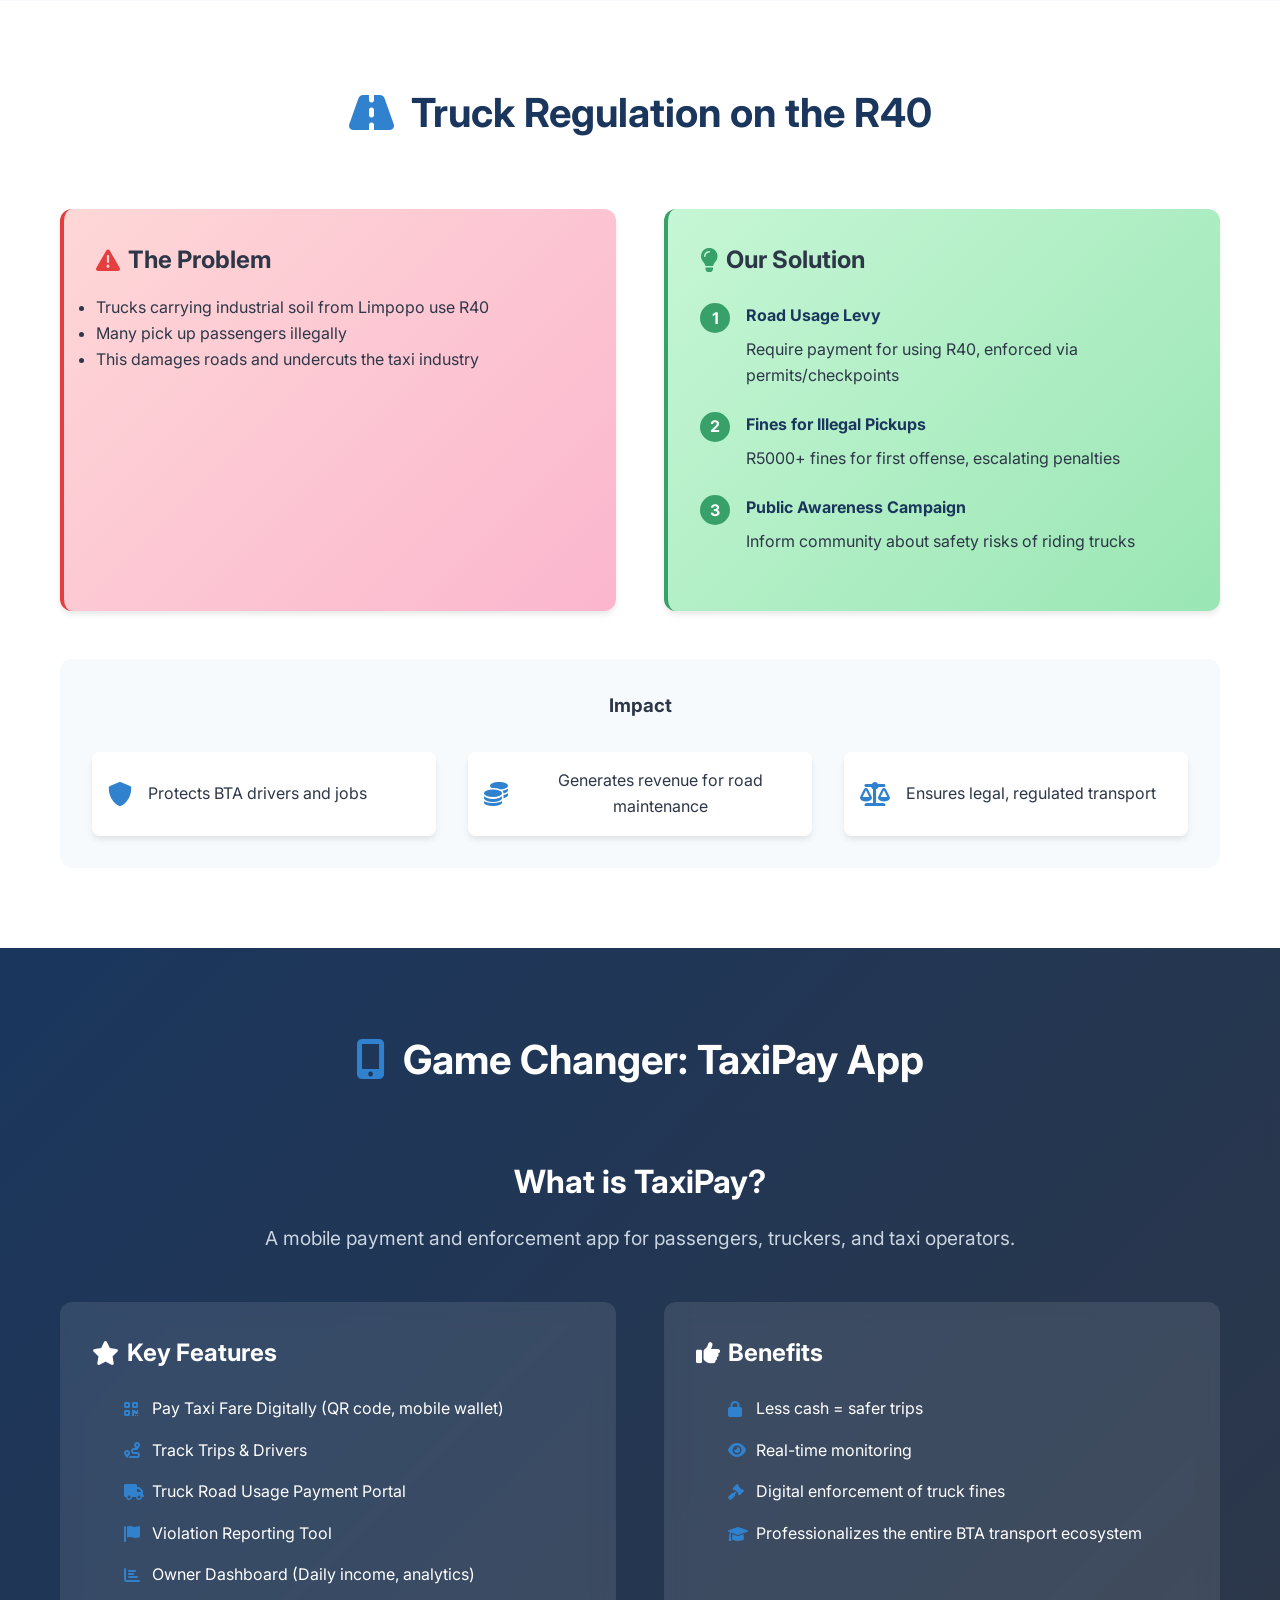
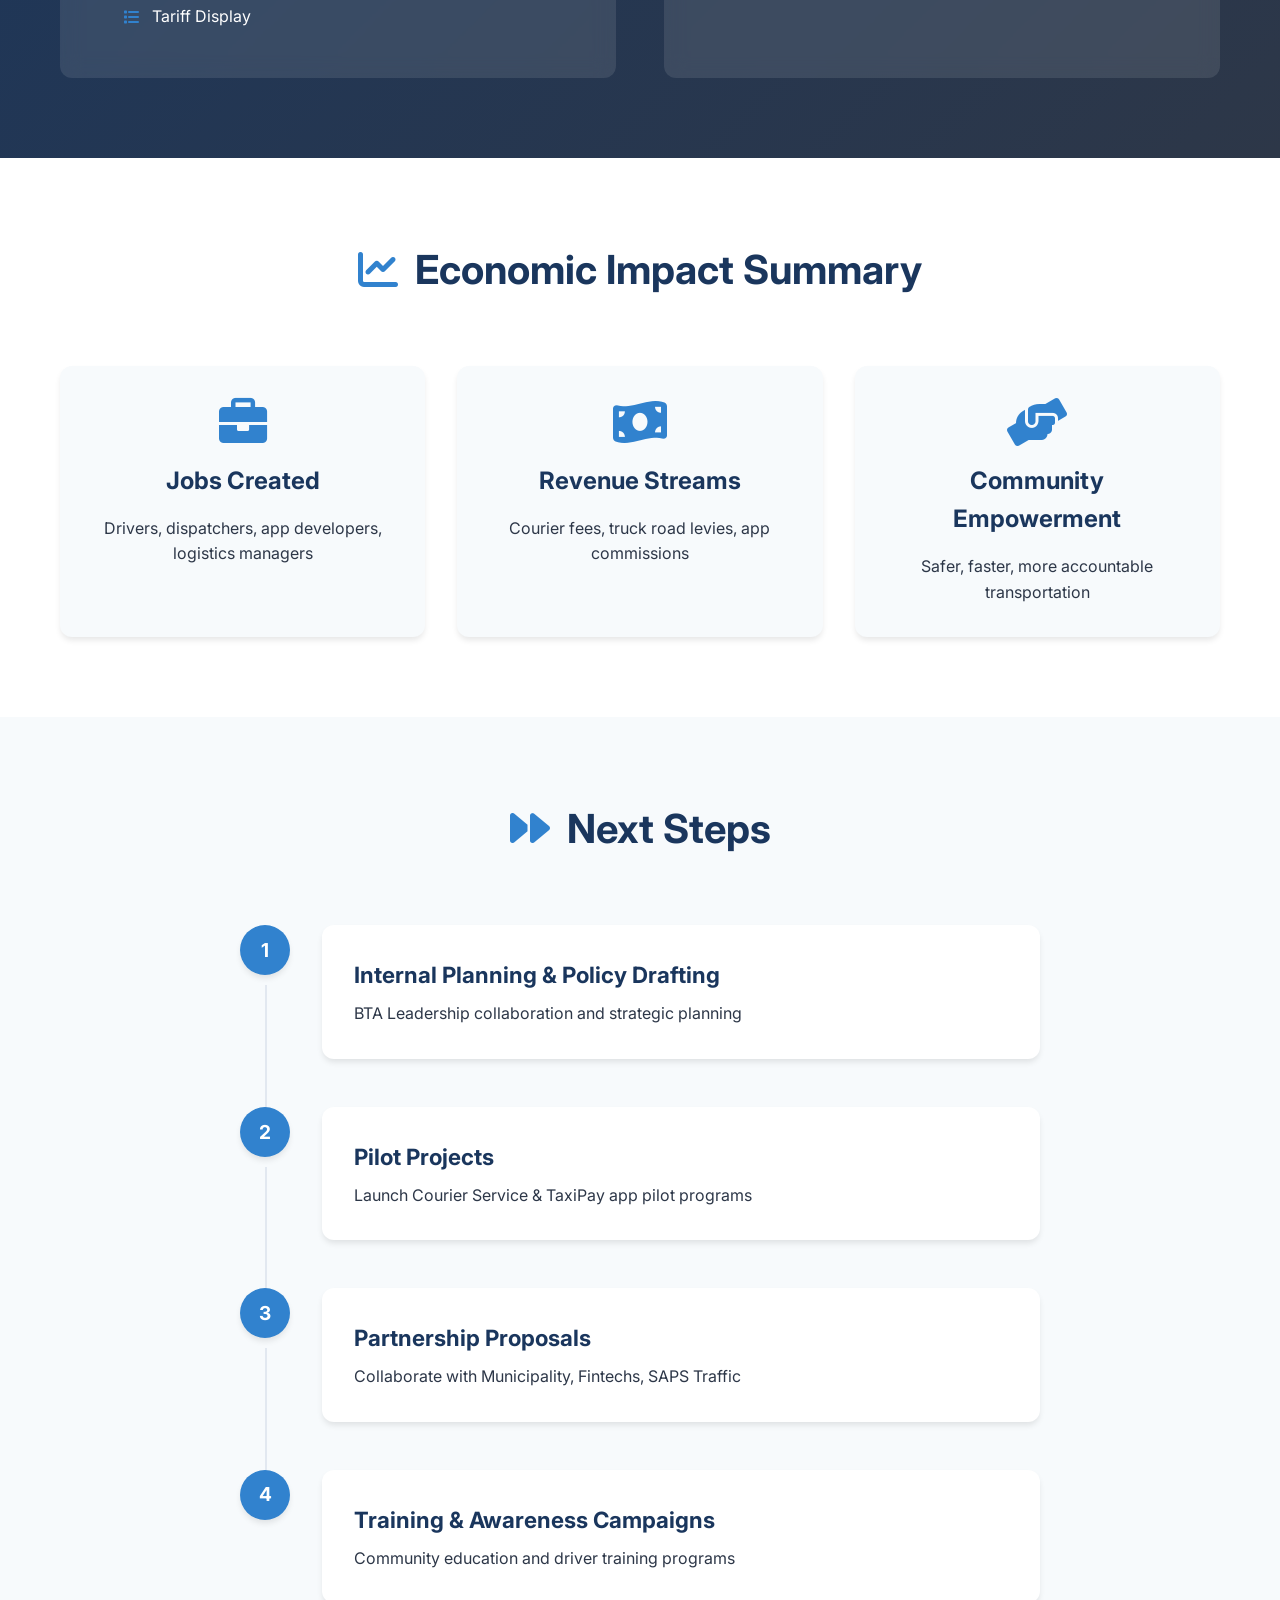
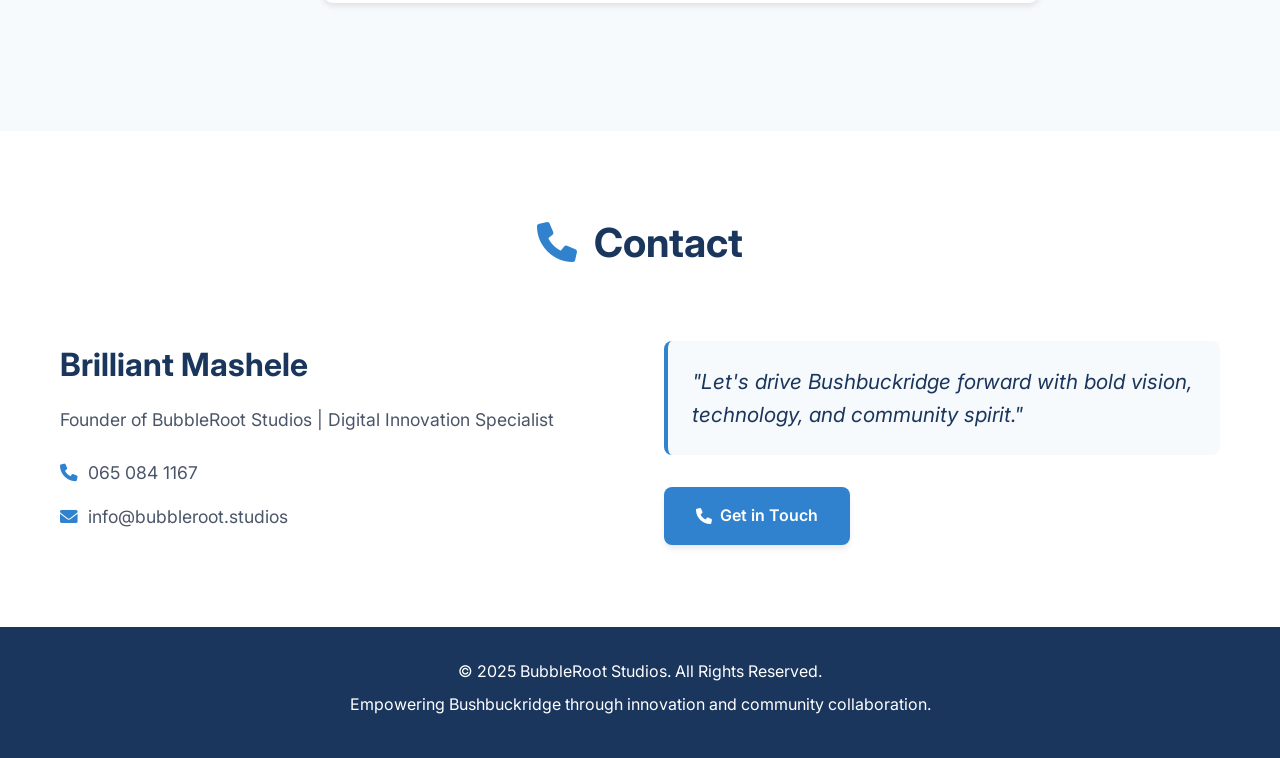
==== commit 291cf0fb: "Initial commit: Bushbuckridge Taxi Association Economic Growth Plan - Complete website and implement" ====
--- a/index.html
+++ b/index.html
@@ -3,921 +3,431 @@
 <head>
     <meta charset="UTF-8">
     <meta name="viewport" content="width=device-width, initial-scale=1.0">
-    <title>BubbleRoot Studios - Investment Opportunity</title>
-    <style>
-        * {
-            margin: 0;
-            padding: 0;
-            box-sizing: border-box;
-        }
-
-        body {
-            font-family: 'Segoe UI', Tahoma, Geneva, Verdana, sans-serif;
-            line-height: 1.6;
-            color: #333;
-            background: linear-gradient(135deg, #1e3c72 0%, #2a5298 100%);
-        }
-
-        .container {
-            max-width: 1200px;
-            margin: 0 auto;
-            padding: 0 20px;
-        }
-
-        .header {
-            background: linear-gradient(135deg, #1e3c72 0%, #2a5298 100%);
-            color: white;
-            padding: 2rem 0;
-            position: relative;
-            overflow: hidden;
-        }
-
-        .header::before {
-            content: '';
-            position: absolute;
-            top: -50%;
-            left: -50%;
-            width: 200%;
-            height: 200%;
-            background: radial-gradient(circle, rgba(255,255,255,0.1) 0%, transparent 70%);
-            animation: float 6s ease-in-out infinite;
-        }
-
-        @keyframes float {
-            0%, 100% { transform: translateY(0px); }
-            50% { transform: translateY(-20px); }
-        }
-
-        .logo {
-            width: 120px;
-            height: 120px;
-            background: linear-gradient(135deg, #00d4aa 0%, #00a8cc 100%);
-            border-radius: 50%;
-            display: flex;
-            align-items: center;
-            justify-content: center;
-            margin: 0 auto 1rem;
-            position: relative;
-            box-shadow: 0 10px 30px rgba(0, 0, 0, 0.3);
-        }
-
-        .logo::before {
-            content: '🌳';
-            font-size: 3rem;
-            position: absolute;
-        }
-
-        .logo::after {
-            content: '';
-            position: absolute;
-            width: 30px;
-            height: 30px;
-            background: radial-gradient(circle, rgba(255,255,255,0.8) 0%, transparent 70%);
-            border-radius: 50%;
-            top: 20px;
-            right: 25px;
-        }
-
-        h1 {
-            font-size: 3rem;
-            text-align: center;
-            margin-bottom: 0.5rem;
-            text-shadow: 2px 2px 4px rgba(0,0,0,0.3);
-        }
-
-        .subtitle {
-            font-size: 1.2rem;
-            text-align: center;
-            opacity: 0.9;
-            margin-bottom: 2rem;
-        }
-
-        .nav {
-            background: rgba(255,255,255,0.1);
-            backdrop-filter: blur(10px);
-            padding: 1rem 0;
-            position: sticky;
-            top: 0;
-            z-index: 100;
-        }
-
-        .nav ul {
-            list-style: none;
-            display: flex;
-            justify-content: center;
-            flex-wrap: wrap;
-            gap: 2rem;
-        }
-
-        .nav a {
-            color: white;
-            text-decoration: none;
-            padding: 0.5rem 1rem;
-            border-radius: 25px;
-            transition: all 0.3s ease;
-            font-weight: 500;
-        }
-
-        .nav a:hover {
-            background: rgba(255,255,255,0.2);
-            transform: translateY(-2px);
-        }
-
-        .section {
-            background: white;
-            margin: 2rem 0;
-            padding: 3rem 0;
-            border-radius: 15px;
-            box-shadow: 0 10px 30px rgba(0,0,0,0.1);
-        }
-
-        .section:nth-child(even) {
-            background: linear-gradient(135deg, #f8f9fa 0%, #e9ecef 100%);
-        }
-
-        h2 {
-            color: #1e3c72;
-            font-size: 2.5rem;
-            margin-bottom: 1.5rem;
-            text-align: center;
-            position: relative;
-        }
-
-        h2::after {
-            content: '';
-            position: absolute;
-            bottom: -10px;
-            left: 50%;
-            transform: translateX(-50%);
-            width: 80px;
-            height: 4px;
-            background: linear-gradient(135deg, #00d4aa 0%, #00a8cc 100%);
-            border-radius: 2px;
-        }
-
-        h3 {
-            color: #2a5298;
-            font-size: 1.8rem;
-            margin-bottom: 1rem;
-            margin-top: 2rem;
-        }
-
-        .grid {
-            display: grid;
-            grid-template-columns: repeat(auto-fit, minmax(300px, 1fr));
-            gap: 2rem;
-            margin: 2rem 0;
-        }
-
-        .card {
-            background: white;
-            padding: 2rem;
-            border-radius: 15px;
-            box-shadow: 0 5px 15px rgba(0,0,0,0.1);
-            transition: transform 0.3s ease, box-shadow 0.3s ease;
-            border: 1px solid #e9ecef;
-        }
-
-        .card:hover {
-            transform: translateY(-5px);
-            box-shadow: 0 15px 35px rgba(0,0,0,0.15);
-        }
-
-        .highlight {
-            background: linear-gradient(135deg, #00d4aa 0%, #00a8cc 100%);
-            color: white;
-            padding: 1rem;
-            border-radius: 10px;
-            margin: 1rem 0;
-            text-align: center;
-            font-weight: bold;
-            font-size: 1.2rem;
-        }
-
-        .financial-table {
-            width: 100%;
-            border-collapse: collapse;
-            margin: 2rem 0;
-            background: white;
-            border-radius: 10px;
-            overflow: hidden;
-            box-shadow: 0 5px 15px rgba(0,0,0,0.1);
-        }
-
-        .financial-table th {
-            background: linear-gradient(135deg, #1e3c72 0%, #2a5298 100%);
-            color: white;
-            padding: 1rem;
-            text-align: left;
-        }
-
-        .financial-table td {
-            padding: 1rem;
-            border-bottom: 1px solid #e9ecef;
-        }
-
-        .financial-table tr:hover {
-            background: #f8f9fa;
-        }
-
-        .contact-info {
-            background: linear-gradient(135deg, #1e3c72 0%, #2a5298 100%);
-            color: white;
-            padding: 3rem 0;
-            text-align: center;
-            margin-top: 2rem;
-        }
-
-        .contact-info h3 {
-            color: white;
-            margin-bottom: 1rem;
-        }
-
-        .contact-details {
-            display: flex;
-            justify-content: space-around;
-            flex-wrap: wrap;
-            gap: 2rem;
-            margin-top: 2rem;
-        }
-
-        .contact-card {
-            background: rgba(255,255,255,0.1);
-            padding: 1.5rem;
-            border-radius: 10px;
-            backdrop-filter: blur(10px);
-        }
-
-        .cta-button {
-            background: linear-gradient(135deg, #00d4aa 0%, #00a8cc 100%);
-            color: white;
-            padding: 1rem 2rem;
-            border: none;
-            border-radius: 25px;
-            font-size: 1.2rem;
-            font-weight: bold;
-            cursor: pointer;
-            transition: all 0.3s ease;
-            text-decoration: none;
-            display: inline-block;
-            margin: 1rem;
-        }
-
-        .cta-button:hover {
-            transform: translateY(-2px);
-            box-shadow: 0 10px 25px rgba(0,0,0,0.2);
-        }
-
-        .progress-bar {
-            background: #e9ecef;
-            border-radius: 10px;
-            overflow: hidden;
-            margin: 1rem 0;
-        }
-
-        .progress-fill {
-            background: linear-gradient(135deg, #00d4aa 0%, #00a8cc 100%);
-            height: 30px;
-            display: flex;
-            align-items: center;
-            justify-content: center;
-            color: white;
-            font-weight: bold;
-            transition: width 0.3s ease;
-        }
-
-        .services-grid {
-            display: grid;
-            grid-template-columns: repeat(auto-fit, minmax(250px, 1fr));
-            gap: 1.5rem;
-            margin: 2rem 0;
-        }
-
-        .service-card {
-            background: white;
-            padding: 1.5rem;
-            border-radius: 10px;
-            border-left: 5px solid #00d4aa;
-            box-shadow: 0 3px 10px rgba(0,0,0,0.1);
-        }
-
-        .service-card h4 {
-            color: #1e3c72;
-            margin-bottom: 0.5rem;
-        }
-
-        .price-tag {
-            background: linear-gradient(135deg, #00d4aa 0%, #00a8cc 100%);
-            color: white;
-            padding: 0.5rem 1rem;
-            border-radius: 15px;
-            font-weight: bold;
-            display: inline-block;
-            margin-top: 0.5rem;
-        }
-
-        @media (max-width: 768px) {
-            h1 { font-size: 2rem; }
-            h2 { font-size: 2rem; }
-            .nav ul { flex-direction: column; gap: 1rem; }
-            .contact-details { flex-direction: column; }
-        }
-    </style>
+    <title>Bushbuckridge Taxi Association - Economic Growth & Digital Transformation Plan</title>
+    <link rel="stylesheet" href="css/styles.css">
+    <link href="https://fonts.googleapis.com/css2?family=Inter:wght@300;400;600;700&display=swap" rel="stylesheet">
+    <link rel="stylesheet" href="https://cdnjs.cloudflare.com/ajax/libs/font-awesome/6.0.0/css/all.min.css">
 </head>
 <body>
-    <header class="header">
-        <div class="container">
-            <div class="logo"></div>
-            <h1>BubbleRoot Studios</h1>
-            <p class="subtitle">Investment Opportunity Presentation</p>
-        </div>
-    </header>
-
-    <nav class="nav">
-        <div class="container">
-            <ul>
-                <li><a href="#overview">Overview</a></li>
-                <li><a href="#business-plan">Business Plan</a></li>
-                <li><a href="#services">Services</a></li>
-                <li><a href="#financials">Financials</a></li>
-                <li><a href="#investment">Investment</a></li>
-                <li><a href="#team">Team</a></li>
-                <li><a href="#contact">Contact</a></li>
+    <!-- Navigation -->
+    <nav class="navbar">
+        <div class="nav-container">
+            <div class="nav-brand">
+                <i class="fas fa-taxi"></i>
+                <span>BTA Economic Plan</span>
+            </div>
+            <ul class="nav-menu">
+                <li><a href="#home" class="nav-link">Home</a></li>
+                <li><a href="#vision" class="nav-link">Vision</a></li>
+                <li><a href="#strategy" class="nav-link">Strategy</a></li>
+                <li><a href="#regulation" class="nav-link">Regulation</a></li>
+                <li><a href="#taxipay" class="nav-link">TaxiPay</a></li>
+                <li><a href="#contact" class="nav-link">Contact</a></li>
             </ul>
+            <div class="hamburger">
+                <span></span>
+                <span></span>
+                <span></span>
+            </div>
         </div>
     </nav>
 
-    <section id="overview" class="section">
-        <div class="container">
-            <h2>Executive Summary</h2>
-            <div class="highlight">
-                50/50 Partnership Opportunity - R20,000 Investment for Equal Stake in BubbleRoot Studios
-            </div>
-            
-            <div class="grid">
-                <div class="card">
-                    <h3>Company Overview</h3>
-                    <p><strong>BubbleRoot Studios</strong> is a comprehensive digital solutions provider offering AI-enhanced services, internet café operations, and technology retail in Dwarsloop. We combine cutting-edge AI tools with traditional tech services to create a unique market position.</p>
-                </div>
-                
-                <div class="card">
-                    <h3>Market Opportunity</h3>
-                    <p>The digital transformation market is booming. Small businesses need affordable, reliable tech solutions. Our hybrid model of physical presence + digital services fills this gap perfectly in the Dwarsloop market.</p>
-                </div>
-                
-                <div class="card">
-                    <h3>Competitive Advantage</h3>
-                    <p>First-mover advantage in AI-powered services locally. Established brand identity with professional marketing materials. Diversified revenue streams reduce risk while maximizing profit potential.</p>
-                </div>
-            </div>
-
-            <div class="highlight">
-                Target Monthly Revenue: R26,000 - R62,000 within 12 months
-            </div>
-        </div>
-    </section>
-
-    <section id="business-plan" class="section">
-        <div class="container">
-            <h2>Business Plan</h2>
-            
-            <h3>Mission Statement</h3>
-            <p style="font-size: 1.2rem; text-align: center; font-style: italic; margin: 2rem 0;">
-                "To democratize technology access and empower businesses through innovative AI-enhanced digital solutions, making advanced technology affordable and accessible to every business in our community."
-            </p>
-
-            <h3>Business Model</h3>
-            <div class="services-grid">
-                <div class="service-card">
-                    <h4>🌐 Digital Services</h4>
-                    <p>Website design, graphic design, IT support, digital marketing</p>
-                    <div class="price-tag">R2,500 - R15,000</div>
-                </div>
-                
-                <div class="service-card">
-                    <h4>🤖 AI Solutions</h4>
-                    <p>Prompt engineering, chatbots, automation, AI training</p>
-                    <div class="price-tag">R500 - R8,000</div>
-                </div>
-                
-                <div class="service-card">
-                    <h4>🖥️ Internet Café</h4>
-                    <p>Computer rental, printing, scanning, memberships</p>
-                    <div class="price-tag">R15 - R600</div>
-                </div>
-                
-                <div class="service-card">
-                    <h4>📹 Security Systems</h4>
-                    <p>Dahua CCTV installation, monitoring, maintenance</p>
-                    <div class="price-tag">R3,000 - R15,000</div>
-                </div>
-                
-                <div class="service-card">
-                    <h4>🔧 Electronics Retail</h4>
-                    <p>Andowl products, accessories, tech equipment</p>
-                    <div class="price-tag">40-60% markup</div>
-                </div>
-                
-                <div class="service-card">
-                    <h4>🎯 Recurring Services</h4>
-                    <p>Monthly IT support, hosting, social media management</p>
-                    <div class="price-tag">R150 - R5,000/month</div>
-                </div>
-            </div>
-
-            <h3>Market Analysis</h3>
-            <div class="grid">
-                <div class="card">
-                    <h4>Target Market</h4>
-                    <ul>
-                        <li>Small to medium businesses (50+ in Dwarsloop area)</li>
-                        <li>Educational institutions needing tech solutions</li>
-                        <li>Individuals requiring internet access and tech support</li>
-                        <li>Security-conscious property owners</li>
-                    </ul>
-                </div>
-                
-                <div class="card">
-                    <h4>Market Size</h4>
-                    <ul>
-                        <li>Local business market: 200+ potential clients</li>
-                        <li>Internet café users: 50-100 regular customers</li>
-                        <li>Security installations: 20-30 annual projects</li>
-                        <li>Growing demand for AI solutions</li>
-                    </ul>
-                </div>
-            </div>
-
-            <h3>Growth Strategy</h3>
-            <div class="progress-bar">
-                <div class="progress-fill" style="width: 33%">Phase 1: Setup & Launch (Months 1-3)</div>
-            </div>
-            <p>Establish physical location, basic services, internet café operations. Target: Break-even at R15,000 monthly revenue.</p>
-
-            <div class="progress-bar">
-                <div class="progress-fill" style="width: 66%">Phase 2: Service Expansion (Months 4-8)</div>
-            </div>
-            <p>Add AI services, expand digital marketing, build recurring client base. Target: R30,000 monthly revenue.</p>
-
-            <div class="progress-bar">
-                <div class="progress-fill" style="width: 100%">Phase 3: Market Leadership (Months 9-12)</div>
-            </div>
-            <p>Establish market dominance, consider expansion, maximize profitability. Target: R50,000+ monthly revenue.</p>
-        </div>
-    </section>
-
-    <section id="services" class="section">
-        <div class="container">
-            <h2>Service Portfolio</h2>
-            
-            <h3>Core Services (Established)</h3>
-            <div class="grid">
-                <div class="card">
-                    <h4>🌐 Website Design & Development</h4>
-                    <p>Professional websites for businesses, e-commerce solutions, responsive design</p>
-                    <strong>Revenue: R5,000-15,000 monthly</strong>
-                </div>
-                
-                <div class="card">
-                    <h4>🎨 Graphic Design</h4>
-                    <p>Logo design, branding, marketing materials, vehicle branding</p>
-                    <strong>Revenue: R3,000-8,000 monthly</strong>
-                </div>
-                
-                <div class="card">
-                    <h4>🔧 IT Services</h4>
-                    <p>Technical support, network setup, computer repairs, consultations</p>
-                    <strong>Revenue: R4,000-12,000 monthly</strong>
-                </div>
-                
-                <div class="card">
-                    <h4>📹 CCTV Installations</h4>
-                    <p>Dahua security systems, professional installation, monitoring services</p>
-                    <strong>Revenue: R8,000-25,000 monthly</strong>
-                </div>
-            </div>
-
-            <h3>Expansion Services (High-Demand)</h3>
-            <div class="grid">
-                <div class="card">
-                    <h4>🤖 AI Solutions</h4>
-                    <p>Chatbot development, prompt engineering, process automation, AI training</p>
-                    <strong>Revenue Potential: R10,000-30,000 monthly</strong>
-                </div>
-                
-                <div class="card">
-                    <h4>📱 Social Media Management</h4>
-                    <p>Content creation, campaign management, analytics, community management</p>
-                    <strong>Revenue Potential: R5,000-20,000 monthly</strong>
-                </div>
-                
-                <div class="card">
-                    <h4>🛡️ Cybersecurity Services</h4>
-                    <p>Security audits, firewall setup, employee training, data protection</p>
-                    <strong>Revenue Potential: R6,000-18,000 monthly</strong>
-                </div>
-                
-                <div class="card">
-                    <h4>🛒 E-commerce Solutions</h4>
-                    <p>Online store development, payment integration, inventory management</p>
-                    <strong>Revenue Potential: R8,000-25,000 monthly</strong>
-                </div>
-            </div>
-
-            <h3>Internet Café Operations</h3>
-            <div class="card">
-                <h4>💻 Computer Access & Services</h4>
-                <ul>
-                    <li>Hourly computer rental: R15-20/hour</li>
-                    <li>Monthly memberships: R400-600</li>
-                    <li>Printing services: R2-5 per page</li>
-                    <li>Scanning & copying: R5-10 per page</li>
-                    <li>Document services: R50-200 per project</li>
-                </ul>
-                <strong>Projected Revenue: R6,000-12,000 monthly</strong>
-            </div>
-        </div>
-    </section>
-
-    <section id="financials" class="section">
-        <div class="container">
-            <h2>Financial Projections</h2>
-            
-            <h3>Investment Breakdown (R20,000)</h3>
-            <table class="financial-table">
-                <thead>
-                    <tr>
-                        <th>Category</th>
-                        <th>Amount</th>
-                        <th>Percentage</th>
-                        <th>Purpose</th>
-                    </tr>
-                </thead>
-                <tbody>
-                    <tr>
-                        <td>Internet Café Equipment</td>
-                        <td>R8,000</td>
-                        <td>40%</td>
-                        <td>4 computers, networking, furniture</td>
-                    </tr>
-                    <tr>
-                        <td>Office & Equipment</td>
-                        <td>R4,000</td>
-                        <td>20%</td>
-                        <td>Printer, furniture, tools</td>
-                    </tr>
-                    <tr>
-                        <td>Initial Inventory</td>
-                        <td>R5,000</td>
-                        <td>25%</td>
-                        <td>Dahua & Andowl products</td>
-                    </tr>
-                    <tr>
-                        <td>Marketing & Signage</td>
-                        <td>R2,000</td>
-                        <td>10%</td>
-                        <td>Branding, advertising materials</td>
-                    </tr>
-                    <tr>
-                        <td>Working Capital</td>
-                        <td>R1,000</td>
-                        <td>5%</td>
-                        <td>Emergency fund, utilities</td>
-                    </tr>
-                </tbody>
-            </table>
-
-            <h3>Monthly Operating Expenses</h3>
-            <table class="financial-table">
-                <thead>
-                    <tr>
-                        <th>Expense</th>
-                        <th>Amount</th>
-                        <th>Notes</th>
-                    </tr>
-                </thead>
-                <tbody>
-                    <tr>
-                        <td>Rent (Dwarsloop)</td>
-                        <td>R2,500</td>
-                        <td>Target rent for suitable space</td>
-                    </tr>
-                    <tr>
-                        <td>Utilities</td>
-                        <td>R1,000</td>
-                        <td>Electricity, water, waste</td>
-                    </tr>
-                    <tr>
-                        <td>Internet & Communications</td>
-                        <td>R1,200</td>
-                        <td>High-speed internet, phone</td>
-                    </tr>
-                    <tr>
-                        <td>Insurance</td>
-                        <td>R1,000</td>
-                        <td>Business, equipment, liability</td>
-                    </tr>
-                    <tr>
-                        <td>Part-time Staff</td>
-                        <td>R3,500</td>
-                        <td>Internet café supervision</td>
-                    </tr>
-                    <tr>
-                        <td>Marketing</td>
-                        <td>R800</td>
-                        <td>Ongoing advertising, materials</td>
-                    </tr>
-                    <tr>
-                        <td>Miscellaneous</td>
-                        <td>R500</td>
-                        <td>Supplies, maintenance</td>
-                    </tr>
-                    <tr style="background: #f8f9fa; font-weight: bold;">
-                        <td>Total Monthly Expenses</td>
-                        <td>R10,500</td>
-                        <td>Fixed operational costs</td>
-                    </tr>
-                </tbody>
-            </table>
-
-            <h3>Revenue Projections</h3>
-            <table class="financial-table">
-                <thead>
-                    <tr>
-                        <th>Period</th>
-                        <th>Internet Café</th>
-                        <th>Services</th>
-                        <th>Product Sales</th>
-                        <th>Total Revenue</th>
-                        <th>Net Profit</th>
-                    </tr>
-                </thead>
-                <tbody>
-                    <tr>
-                        <td>Months 1-3</td>
-                        <td>R3,000</td>
-                        <td>R6,000</td>
-                        <td>R2,000</td>
-                        <td>R11,000</td>
-                        <td>R500</td>
-                    </tr>
-                    <tr>
-                        <td>Months 4-6</td>
-                        <td>R6,000</td>
-                        <td>R14,000</td>
-                        <td>R5,000</td>
-                        <td>R25,000</td>
-                        <td>R14,500</td>
-                    </tr>
-                    <tr>
-                        <td>Months 7-9</td>
-                        <td>R9,000</td>
-                        <td>R25,000</td>
-                        <td>R8,000</td>
-                        <td>R42,000</td>
-                        <td>R31,500</td>
-                    </tr>
-                    <tr style="background: #e8f5e8;">
-                        <td>Months 10-12</td>
-                        <td>R12,000</td>
-                        <td>R35,000</td>
-                        <td>R12,000</td>
-                        <td>R59,000</td>
-                        <td>R48,500</td>
-                    </tr>
-                </tbody>
-            </table>
-
-            <div class="highlight">
-                12-Month ROI Projection: R20,000 investment returns R24,250 per partner (121% ROI)
-            </div>
-        </div>
-    </section>
-
-    <section id="investment" class="section">
-        <div class="container">
-            <h2>Investment Opportunity</h2>
-            
-            <div class="highlight">
-                Partnership Offer: 50/50 Equity for R20,000 Investment
-            </div>
-
-            <div class="grid">
-                <div class="card">
-                    <h3>Partnership Structure</h3>
-                    <ul>
-                        <li><strong>Equal Ownership:</strong> 50% equity each</li>
-                        <li><strong>Equal Decision Making:</strong> Joint management</li>
-                        <li><strong>Profit Sharing:</strong> 50/50 split of net profits</li>
-                        <li><strong>Roles:</strong> Brilliant (Operations), Poeletso (Business Development)</li>
-                    </ul>
-                </div>
-                
-                <div class="card">
-                    <h3>Investment Returns</h3>
-                    <ul>
-                        <li><strong>Month 6:</strong> R7,250 profit per partner</li>
-                        <li><strong>Month 12:</strong> R24,250 profit per partner</li>
-                        <li><strong>Annual ROI:</strong> 121% return on investment</li>
-                        <li><strong>Break-even:</strong> Month 3-4</li>
-                    </ul>
-                </div>
-                
-                <div class="card">
-                    <h3>Risk Mitigation</h3>
-                    <ul>
-                        <li><strong>Diversified Revenue:</strong> Multiple income streams</li>
-                        <li><strong>Established Brand:</strong> Professional identity ready</li>
-                        <li><strong>Growing Market:</strong> Increasing demand for tech services</li>
-                        <li><strong>Physical Assets:</strong> Equipment retains value</li>
-                    </ul>
-                </div>
-                
-                <div class="card">
-                    <h3>Growth Potential</h3>
-                    <ul>
-                        <li><strong>Scalability:</strong> Add services without major investment</li>
-                        <li><strong>Recurring Revenue:</strong> Monthly contracts build stability</li>
-                        <li><strong>Market Leadership:</strong> First-mover advantage in AI services</li>
-                        <li><strong>Expansion:</strong> Multiple location opportunities</li>
-                    </ul>
-                </div>
-            </div>
-
-            <h3>Use of Investment Funds</h3>
-            <div class="progress-bar">
-                <div class="progress-fill" style="width: 40%">Equipment Setup - R8,000</div>
-            </div>
-            <div class="progress-bar">
-                <div class="progress-fill" style="width: 25%">Initial Inventory - R5,000</div>
-            </div>
-            <div class="progress-bar">
-                <div class="progress-fill" style="width: 20%">Office Setup - R4,000</div>
-            </div>
-            <div class="progress-bar">
-                <div class="progress-fill" style="width: 10%">Marketing - R2,000</div>
-            </div>
-            <div class="progress-bar">
-                <div class="progress-fill" style="width: 5%">Working Capital - R1,000</div>
-            </div>
-
-            <div class="highlight">
-                Expected Timeline: 30 days from investment to launch
-            </div>
-        </div>
-    </section>
-
-    <section id="team" class="section">
-        <div class="container">
-            <h2>Management Team</h2>
-            
-            <div class="grid">
-                <div class="card">
-                    <h3>Brilliant Ngobe Mashele</h3>
-                    <h4>Co-Founder & Technical Director</h4>
-                    <p><strong>Role:</strong> Operations management, technical services delivery, client relations, day-to-day operations</p>
-                    <p><strong>Responsibilities:</strong></p>
-                    <ul>
-                        <li>Service delivery and quality control</li>
-                        <li>Technical support and troubleshooting</li>
-                        <li>Client relationship management</li>
-                        <li>Staff supervision and training</li>
-                        <li>Project management and execution</li>
-                    </ul>
-                </div>
-                
-                <div class="card">
-                    <h3>Poeletso Mashile</h3>
-                    <h4>Co-Founder & Business Development Director</h4>
-                    <p><strong>Role:</strong> Strategic planning, financial management, business development, investor relations</p>
-                    <p><strong>Responsibilities:</strong></p>
-                    <ul>
-                        <li>Financial planning and management</li>
-                        <li>Business development and partnerships</li>
-                        <li>Strategic decision making</li>
-                        <li>Marketing and brand management</li>
-                        <li>Expansion planning and execution</li>
-                    </ul>
-                </div>
-            </div>
-
-            <h3>Organizational Structure</h3>
-            <div class="card">
-                <h4>Partnership Agreement Highlights</h4>
-                <ul>
-                    <li><strong>Decision Making:</strong> Major decisions require mutual agreement</li>
-                    <li><strong>Day-to-Day Operations:</strong> Brilliant has operational authority</li>
-                    <li><strong>Financial Decisions:</strong> Both partners must approve major expenses</li>
-                    <li><strong>Profit Distribution:</strong> Monthly profit sharing based on 50/50 split</li>
-                    <li><strong>Exit Strategy:</strong> Right of first refusal for partnership changes</li>
-                </ul>
-            </div>
-
-            <h3>Staffing Plan</h3>
-            <div class="card">
-                <h4>Phase 1 Staffing (Months 1-6)</h4>
-                <ul>
-                    <li><strong>Partners:</strong> Full-time commitment from both founders</li>
-                    <li><strong>Part-time Assistant:</strong> Internet café supervision (R3,500/month)</li>
-                    <li><strong>Contract Specialists:</strong> As needed for specific projects</li>
-                </ul>
-                
-                <h4>Phase 2 Expansion (Months 7-12)</h4>
-                <ul>
-                    <li><strong>Full-time Technician:</strong> Additional technical support</li>
-                    <li><strong>Marketing Assistant:</strong> Social media and client outreach</li>
-                    <li><strong>Administrative Support:</strong> Bookkeeping and client management</li>
-                </ul>
-            </div>
-        </div>
-    </section>
-
-    <section id="contact" class="contact-info">
-        <div class="container">
-            <h2>Ready to Partner with BubbleRoot Studios?</h2>
-            <p style="font-size: 1.2rem; margin-bottom: 2rem;">
-                Join us in revolutionizing digital services in Dwarsloop and beyond. 
-                Together, we can build a profitable, sustainable business that serves our community.
-            </p>
-
-            <div class="contact-details">
-                <div class="contact-card">
-                    <h3>Brilliant Ngobe Mashele</h3>
-                    <p><strong>Co-Founder & Technical Director</strong></p>
-                    <p>📞 065 084 1167</p>
-                    <p>📞 071 528 8404</p>
-                    <p>📧 brilliant@bubbleroots.com</p>
-                </div>
-                
-                <div class="contact-card">
-                    <h3>BubbleRoot Studios</h3>
-                    <p><strong>Digital Solutions Provider</strong></p>
-                    <p>🌐 Website Design</p>
-                    <p>🎨 Graphic Design</p>
-                    <p>🔧 IT Services</p>
-                    <p>📹 CCTV Installations</p>
-                </div>
-                
-                <div class="contact-card">
-                    <h3>Investment Opportunity</h3>
-                    <p><strong>50/50 Partnership</strong></p>
-                    <p>💰 R20,000 Investment</p>
-                    <p>📈 121% Annual ROI</p>
-                    <p>⏰ 30-day Launch Timeline</p>
-                    <p>🎯 Multiple Revenue Streams</p>
-                </div>
-            </div>
-
-            <div style="margin-top: 3rem;">
-                <a href="tel:0650841167" class="cta-button">Call Now: 065 084 1167</a>
-                <a href="tel:0715288404" class="cta-button">Call Now: 071 528 8404</a>
-            </div>
-
-            <div class="highlight" style="margin-top: 2rem;">
-                "Where Technology Grows Your Business" - Let's grow together!
-            </div>
-        </div>
-    </section>
-
-    <footer style="background: #1a1a1a; color: white; text-align: center; padding: 2rem 0;">
-        <div class="container">
-            <p>&copy; 2024 BubbleRoot Studios. All rights reserved.</p>
-            <p>Prepared for: <strong>Poeletso Mashile</strong> | Investment Opportunity Presentation</p>
+    <!-- Hero Section -->
+    <section id="home" class="hero">
+        <div class="hero-content">
+            <h1 class="hero-title">Bushbuckridge Taxi Association</h1>
+            <h2 class="hero-subtitle">Economic Growth & Digital Transformation Plan</h2>
+            <div class="hero-details">
+                <p><strong>Presented by:</strong> Brilliant Mashele</p>
+                <p><strong>Powered by:</strong> BubbleRoot Studios</p>
+                <p><strong>Date:</strong> July 2025</p>
+            </div>
+            <a href="#vision" class="cta-button">
+                <i class="fas fa-rocket"></i>
+                Explore Our Vision
+            </a>
+        </div>
+        <div class="hero-visual">
+            <i class="fas fa-bus hero-icon"></i>
+        </div>
+    </section>
+
+    <!-- Vision Section -->
+    <section id="vision" class="vision-section">
+        <div class="container">
+            <div class="section-header">
+                <h2><i class="fas fa-eye"></i> Vision Statement</h2>
+            </div>
+            <div class="vision-content">
+                <blockquote class="vision-quote">
+                    "Empowering Bushbuckridge through modernized transport, community innovation, and digital inclusion."
+                </blockquote>
+                <div class="vision-stats">
+                    <div class="stat-item">
+                        <i class="fas fa-users"></i>
+                        <h3>Community</h3>
+                        <p>Focused</p>
+                    </div>
+                    <div class="stat-item">
+                        <i class="fas fa-digital-tachograph"></i>
+                        <h3>Digital</h3>
+                        <p>Innovation</p>
+                    </div>
+                    <div class="stat-item">
+                        <i class="fas fa-chart-line"></i>
+                        <h3>Economic</h3>
+                        <p>Growth</p>
+                    </div>
+                </div>
+            </div>
+        </div>
+    </section>
+
+    <!-- Strategic Development Areas -->
+    <section id="strategy" class="strategy-section">
+        <div class="container">
+            <div class="section-header">
+                <h2><i class="fas fa-chess-knight"></i> Strategic Development Areas</h2>
+            </div>
+            <div class="strategy-grid">
+                <!-- Strategy 1 -->
+                <div class="strategy-card">
+                    <div class="card-header">
+                        <i class="fas fa-shipping-fast"></i>
+                        <h3>Local Courier Service (BTA Courier)</h3>
+                    </div>
+                    <div class="card-content">
+                        <p>Same-day/next-day parcel deliveries within Bushbuckridge, Acornhoek, and surrounding areas.</p>
+                        <ul>
+                            <li>Use existing taxis or dedicated vans</li>
+                            <li>Target spaza shops, pharmacies, e-commerce sellers</li>
+                            <li>Local jobs and reduced dependency on external services</li>
+                        </ul>
+                    </div>
+                    <div class="card-impact">
+                        <span class="impact-badge">Impact: Local Employment</span>
+                    </div>
+                </div>
+
+                <!-- Strategy 2 -->
+                <div class="strategy-card">
+                    <div class="card-header">
+                        <i class="fas fa-truck"></i>
+                        <h3>BTA Freight Truck Fleet</h3>
+                    </div>
+                    <div class="card-content">
+                        <p>Acquire 1-ton to 4-ton trucks for bulk transport.</p>
+                        <ul>
+                            <li>Transport construction materials, farm produce, stock</li>
+                            <li>Open new revenue streams for taxi owners</li>
+                            <li>Support local industries</li>
+                        </ul>
+                    </div>
+                    <div class="card-impact">
+                        <span class="impact-badge">Impact: Revenue Growth</span>
+                    </div>
+                </div>
+
+                <!-- Strategy 3 -->
+                <div class="strategy-card">
+                    <div class="card-header">
+                        <i class="fas fa-mobile-alt"></i>
+                        <h3>Uber-Style Ride-Hailing</h3>
+                    </div>
+                    <div class="card-content">
+                        <p>Digital or WhatsApp-based taxi hailing for Acornhoek & Beyond.</p>
+                        <ul>
+                            <li>Safer, faster trips to schools, malls, clinics</li>
+                            <li>Employ youth with cars</li>
+                            <li>Improve accessibility</li>
+                        </ul>
+                    </div>
+                    <div class="card-impact">
+                        <span class="impact-badge">Impact: Youth Employment</span>
+                    </div>
+                </div>
+
+                <!-- Strategy 4 -->
+                <div class="strategy-card">
+                    <div class="card-header">
+                        <i class="fas fa-video"></i>
+                        <h3>Cameras and GPS Trackers</h3>
+                    </div>
+                    <div class="card-content">
+                        <p>Enhance safety with monitoring technology in taxis.</p>
+                        <ul>
+                            <li>Increases commuter safety</li>
+                            <li>Helps with monitoring and accident resolution</li>
+                            <li>Insurance collaboration opportunities</li>
+                        </ul>
+                    </div>
+                    <div class="card-impact">
+                        <span class="impact-badge">Impact: Safety First</span>
+                    </div>
+                </div>
+
+                <!-- Strategy 5 -->
+                <div class="strategy-card">
+                    <div class="card-header">
+                        <i class="fas fa-trophy"></i>
+                        <h3>Taxi Driver Competitions</h3>
+                    </div>
+                    <div class="card-content">
+                        <p>Awards for clean taxis, polite drivers, safe driving.</p>
+                        <ul>
+                            <li>Public votes via radio/Facebook</li>
+                            <li>Incentives: fuel vouchers, airtime, recognition</li>
+                            <li>Build pride and improve service</li>
+                        </ul>
+                    </div>
+                    <div class="card-impact">
+                        <span class="impact-badge">Impact: Service Excellence</span>
+                    </div>
+                </div>
+
+                <!-- Strategy 6 -->
+                <div class="strategy-card">
+                    <div class="card-header">
+                        <i class="fas fa-wine-bottle"></i>
+                        <h3>Distribution Hub</h3>
+                    </div>
+                    <div class="card-content">
+                        <p>Regulated depot near provincial border for alcohol & cold drinks.</p>
+                        <ul>
+                            <li>Sell to vendors, taverns, and wholesalers</li>
+                            <li>Managed by BTA or community co-op</li>
+                            <li>Create new revenue source</li>
+                        </ul>
+                    </div>
+                    <div class="card-impact">
+                        <span class="impact-badge">Impact: Economic Stimulation</span>
+                    </div>
+                </div>
+
+                <!-- Strategy 7 -->
+                <div class="strategy-card">
+                    <div class="card-header">
+                        <i class="fas fa-calculator"></i>
+                        <h3>Transparent Tariffs</h3>
+                    </div>
+                    <div class="card-content">
+                        <p>Standardized fare charts and pricing displays.</p>
+                        <ul>
+                            <li>Printed and app-based tariff displays</li>
+                            <li>Reduces conflicts with passengers</li>
+                            <li>Builds trust and stronger BTA brand</li>
+                        </ul>
+                    </div>
+                    <div class="card-impact">
+                        <span class="impact-badge">Impact: Trust Building</span>
+                    </div>
+                </div>
+            </div>
+        </div>
+    </section>
+
+    <!-- R40 Regulation Section -->
+    <section id="regulation" class="regulation-section">
+        <div class="container">
+            <div class="section-header">
+                <h2><i class="fas fa-road"></i> Truck Regulation on the R40</h2>
+            </div>
+            <div class="regulation-content">
+                <div class="problem-solution">
+                    <div class="problem-box">
+                        <h3><i class="fas fa-exclamation-triangle"></i> The Problem</h3>
+                        <ul>
+                            <li>Trucks carrying industrial soil from Limpopo use R40</li>
+                            <li>Many pick up passengers illegally</li>
+                            <li>This damages roads and undercuts the taxi industry</li>
+                        </ul>
+                    </div>
+                    <div class="solution-box">
+                        <h3><i class="fas fa-lightbulb"></i> Our Solution</h3>
+                        <div class="solution-steps">
+                            <div class="step">
+                                <div class="step-number">1</div>
+                                <div class="step-content">
+                                    <h4>Road Usage Levy</h4>
+                                    <p>Require payment for using R40, enforced via permits/checkpoints</p>
+                                </div>
+                            </div>
+                            <div class="step">
+                                <div class="step-number">2</div>
+                                <div class="step-content">
+                                    <h4>Fines for Illegal Pickups</h4>
+                                    <p>R5000+ fines for first offense, escalating penalties</p>
+                                </div>
+                            </div>
+                            <div class="step">
+                                <div class="step-number">3</div>
+                                <div class="step-content">
+                                    <h4>Public Awareness Campaign</h4>
+                                    <p>Inform community about safety risks of riding trucks</p>
+                                </div>
+                            </div>
+                        </div>
+                    </div>
+                </div>
+                <div class="impact-summary">
+                    <h3>Impact</h3>
+                    <div class="impact-grid">
+                        <div class="impact-item">
+                            <i class="fas fa-shield-alt"></i>
+                            <span>Protects BTA drivers and jobs</span>
+                        </div>
+                        <div class="impact-item">
+                            <i class="fas fa-coins"></i>
+                            <span>Generates revenue for road maintenance</span>
+                        </div>
+                        <div class="impact-item">
+                            <i class="fas fa-balance-scale"></i>
+                            <span>Ensures legal, regulated transport</span>
+                        </div>
+                    </div>
+                </div>
+            </div>
+        </div>
+    </section>
+
+    <!-- TaxiPay Section -->
+    <section id="taxipay" class="taxipay-section">
+        <div class="container">
+            <div class="section-header">
+                <h2><i class="fas fa-mobile-alt"></i> Game Changer: TaxiPay App</h2>
+            </div>
+            <div class="taxipay-content">
+                <div class="app-overview">
+                    <h3>What is TaxiPay?</h3>
+                    <p>A mobile payment and enforcement app for passengers, truckers, and taxi operators.</p>
+                </div>
+                <div class="features-benefits">
+                    <div class="features">
+                        <h3><i class="fas fa-star"></i> Key Features</h3>
+                        <ul class="feature-list">
+                            <li><i class="fas fa-qrcode"></i> Pay Taxi Fare Digitally (QR code, mobile wallet)</li>
+                            <li><i class="fas fa-route"></i> Track Trips & Drivers</li>
+                            <li><i class="fas fa-truck"></i> Truck Road Usage Payment Portal</li>
+                            <li><i class="fas fa-flag"></i> Violation Reporting Tool</li>
+                            <li><i class="fas fa-chart-bar"></i> Owner Dashboard (Daily income, analytics)</li>
+                            <li><i class="fas fa-list"></i> Tariff Display</li>
+                        </ul>
+                    </div>
+                    <div class="benefits">
+                        <h3><i class="fas fa-thumbs-up"></i> Benefits</h3>
+                        <ul class="benefit-list">
+                            <li><i class="fas fa-lock"></i> Less cash = safer trips</li>
+                            <li><i class="fas fa-eye"></i> Real-time monitoring</li>
+                            <li><i class="fas fa-gavel"></i> Digital enforcement of truck fines</li>
+                            <li><i class="fas fa-graduation-cap"></i> Professionalizes the entire BTA transport ecosystem</li>
+                        </ul>
+                    </div>
+                </div>
+            </div>
+        </div>
+    </section>
+
+    <!-- Economic Impact Section -->
+    <section class="impact-section">
+        <div class="container">
+            <div class="section-header">
+                <h2><i class="fas fa-chart-line"></i> Economic Impact Summary</h2>
+            </div>
+            <div class="impact-grid">
+                <div class="impact-card">
+                    <i class="fas fa-briefcase"></i>
+                    <h3>Jobs Created</h3>
+                    <p>Drivers, dispatchers, app developers, logistics managers</p>
+                </div>
+                <div class="impact-card">
+                    <i class="fas fa-money-bill-wave"></i>
+                    <h3>Revenue Streams</h3>
+                    <p>Courier fees, truck road levies, app commissions</p>
+                </div>
+                <div class="impact-card">
+                    <i class="fas fa-hands-helping"></i>
+                    <h3>Community Empowerment</h3>
+                    <p>Safer, faster, more accountable transportation</p>
+                </div>
+            </div>
+        </div>
+    </section>
+
+    <!-- Next Steps Section -->
+    <section class="next-steps-section">
+        <div class="container">
+            <div class="section-header">
+                <h2><i class="fas fa-forward"></i> Next Steps</h2>
+            </div>
+            <div class="steps-timeline">
+                <div class="timeline-item">
+                    <div class="timeline-marker">1</div>
+                    <div class="timeline-content">
+                        <h3>Internal Planning & Policy Drafting</h3>
+                        <p>BTA Leadership collaboration and strategic planning</p>
+                    </div>
+                </div>
+                <div class="timeline-item">
+                    <div class="timeline-marker">2</div>
+                    <div class="timeline-content">
+                        <h3>Pilot Projects</h3>
+                        <p>Launch Courier Service & TaxiPay app pilot programs</p>
+                    </div>
+                </div>
+                <div class="timeline-item">
+                    <div class="timeline-marker">3</div>
+                    <div class="timeline-content">
+                        <h3>Partnership Proposals</h3>
+                        <p>Collaborate with Municipality, Fintechs, SAPS Traffic</p>
+                    </div>
+                </div>
+                <div class="timeline-item">
+                    <div class="timeline-marker">4</div>
+                    <div class="timeline-content">
+                        <h3>Training & Awareness Campaigns</h3>
+                        <p>Community education and driver training programs</p>
+                    </div>
+                </div>
+            </div>
+        </div>
+    </section>
+
+    <!-- Contact Section -->
+    <section id="contact" class="contact-section">
+        <div class="container">
+            <div class="section-header">
+                <h2><i class="fas fa-phone"></i> Contact</h2>
+            </div>
+            <div class="contact-content">
+                <div class="contact-info">
+                    <h3>Brilliant Mashele</h3>
+                    <p>Founder of BubbleRoot Studios | Digital Innovation Specialist</p>
+                    <div class="contact-details">
+                        <p><i class="fas fa-phone"></i> 065 084 1167</p>
+                        <p><i class="fas fa-envelope"></i> info@bubbleroot.studios</p>
+                    </div>
+                </div>
+                <div class="contact-cta">
+                    <blockquote>
+                        "Let's drive Bushbuckridge forward with bold vision, technology, and community spirit."
+                    </blockquote>
+                    <a href="tel:0650841167" class="contact-button">
+                        <i class="fas fa-phone"></i>
+                        Get in Touch
+                    </a>
+                </div>
+            </div>
+        </div>
+    </section>
+
+    <!-- Footer -->
+    <footer class="footer">
+        <div class="container">
+            <p>&copy; 2025 BubbleRoot Studios. All Rights Reserved.</p>
+            <p>Empowering Bushbuckridge through innovation and community collaboration.</p>
         </div>
     </footer>
 
-    <script>
-        // Smooth scrolling for navigation links
-        document.querySelectorAll('a[href^="#"]').forEach(anchor => {
-            anchor.addEventListener('click', function (e) {
-                e.preventDefault();
-                document.querySelector(this.getAttribute('href')).scrollIntoView({
-                    behavior: 'smooth'
-                });
-            });
-        });
-
-        // Add animation to cards when they come into view
-        const observerOptions = {
-            threshold: 0.1,
-            rootMargin: '0px 0px -50px 0px'
-        };
-
-        const observer = new IntersectionObserver((entries) => {
-            entries.forEach(entry => {
-                if (entry.isIntersecting) {
-                    entry.target.style.opacity = '1';
-                    entry.target.style.transform = 'translateY(0)';
-                }
-            });
-        }, observerOptions);
-
-        document.querySelectorAll('.card').forEach(card => {
-            card.style.opacity = '0';
-            card.style.transform = 'translateY(20px)';
-            card.style.transition = 'opacity 0.6s ease, transform 0.6s ease';
-            observer.observe(card);
-        });
-    </script>
+    <script src="js/script.js"></script>
 </body>
 </html>
--- a/css/styles.css
+++ b/css/styles.css
@@ -0,0 +1,776 @@
+/* Reset and Base Styles */
+* {
+    margin: 0;
+    padding: 0;
+    box-sizing: border-box;
+}
+
+:root {
+    --primary-color: #1a365d;
+    --secondary-color: #2d3748;
+    --accent-color: #3182ce;
+    --success-color: #38a169;
+    --warning-color: #d69e2e;
+    --danger-color: #e53e3e;
+    --light-bg: #f7fafc;
+    --white: #ffffff;
+    --text-primary: #2d3748;
+    --text-secondary: #4a5568;
+    --border-color: #e2e8f0;
+    --shadow: 0 4px 6px -1px rgba(0, 0, 0, 0.1);
+    --shadow-lg: 0 10px 15px -3px rgba(0, 0, 0, 0.1);
+}
+
+body {
+    font-family: 'Inter', -apple-system, BlinkMacSystemFont, 'Segoe UI', Roboto, sans-serif;
+    line-height: 1.6;
+    color: var(--text-primary);
+    background-color: var(--light-bg);
+}
+
+html {
+    scroll-behavior: smooth;
+}
+
+.container {
+    max-width: 1200px;
+    margin: 0 auto;
+    padding: 0 20px;
+}
+
+/* Navigation */
+.navbar {
+    background: var(--white);
+    box-shadow: var(--shadow);
+    position: fixed;
+    top: 0;
+    width: 100%;
+    z-index: 1000;
+}
+
+.nav-container {
+    display: flex;
+    justify-content: space-between;
+    align-items: center;
+    padding: 1rem 2rem;
+    max-width: 1200px;
+    margin: 0 auto;
+}
+
+.nav-brand {
+    display: flex;
+    align-items: center;
+    gap: 0.5rem;
+    font-size: 1.25rem;
+    font-weight: 700;
+    color: var(--primary-color);
+}
+
+.nav-brand i {
+    font-size: 1.5rem;
+    color: var(--accent-color);
+}
+
+.nav-menu {
+    display: flex;
+    list-style: none;
+    gap: 2rem;
+}
+
+.nav-link {
+    text-decoration: none;
+    color: var(--text-primary);
+    font-weight: 500;
+    transition: color 0.3s ease;
+}
+
+.nav-link:hover {
+    color: var(--accent-color);
+}
+
+.hamburger {
+    display: none;
+    flex-direction: column;
+    cursor: pointer;
+}
+
+.hamburger span {
+    width: 25px;
+    height: 3px;
+    background: var(--primary-color);
+    margin: 3px 0;
+    transition: 0.3s;
+}
+
+/* Hero Section */
+.hero {
+    background: linear-gradient(135deg, var(--primary-color), var(--accent-color));
+    color: var(--white);
+    padding: 120px 0 80px;
+    text-align: center;
+    min-height: 100vh;
+    display: flex;
+    align-items: center;
+    justify-content: center;
+}
+
+.hero-content {
+    max-width: 800px;
+    margin: 0 auto;
+    padding: 0 20px;
+}
+
+.hero-title {
+    font-size: 3.5rem;
+    font-weight: 700;
+    margin-bottom: 1rem;
+    text-shadow: 2px 2px 4px rgba(0, 0, 0, 0.3);
+}
+
+.hero-subtitle {
+    font-size: 1.5rem;
+    font-weight: 400;
+    margin-bottom: 2rem;
+    color: #cbd5e0;
+}
+
+.hero-details {
+    margin-bottom: 3rem;
+}
+
+.hero-details p {
+    font-size: 1.1rem;
+    margin-bottom: 0.5rem;
+    color: #e2e8f0;
+}
+
+.cta-button {
+    display: inline-flex;
+    align-items: center;
+    gap: 0.5rem;
+    background: var(--success-color);
+    color: var(--white);
+    padding: 1rem 2rem;
+    border-radius: 8px;
+    text-decoration: none;
+    font-weight: 600;
+    font-size: 1.1rem;
+    transition: all 0.3s ease;
+    box-shadow: var(--shadow);
+}
+
+.cta-button:hover {
+    background: #2f855a;
+    transform: translateY(-2px);
+    box-shadow: var(--shadow-lg);
+}
+
+.hero-icon {
+    font-size: 6rem;
+    margin-top: 2rem;
+    opacity: 0.3;
+}
+
+/* Section Headers */
+.section-header {
+    text-align: center;
+    margin-bottom: 4rem;
+}
+
+.section-header h2 {
+    font-size: 2.5rem;
+    font-weight: 700;
+    color: var(--primary-color);
+    margin-bottom: 1rem;
+}
+
+.section-header h2 i {
+    color: var(--accent-color);
+    margin-right: 0.5rem;
+}
+
+/* Vision Section */
+.vision-section {
+    padding: 80px 0;
+    background: var(--white);
+}
+
+.vision-quote {
+    font-size: 2rem;
+    font-weight: 600;
+    text-align: center;
+    color: var(--primary-color);
+    font-style: italic;
+    margin-bottom: 3rem;
+    padding: 2rem;
+    background: linear-gradient(135deg, #e6fffa, #bee3f8);
+    border-radius: 12px;
+    position: relative;
+}
+
+.vision-quote::before {
+    content: '"';
+    font-size: 4rem;
+    position: absolute;
+    top: -10px;
+    left: 20px;
+    color: var(--accent-color);
+    opacity: 0.3;
+}
+
+.vision-stats {
+    display: grid;
+    grid-template-columns: repeat(auto-fit, minmax(250px, 1fr));
+    gap: 2rem;
+    margin-top: 3rem;
+}
+
+.stat-item {
+    text-align: center;
+    padding: 2rem;
+    background: var(--light-bg);
+    border-radius: 12px;
+    box-shadow: var(--shadow);
+}
+
+.stat-item i {
+    font-size: 3rem;
+    color: var(--accent-color);
+    margin-bottom: 1rem;
+}
+
+.stat-item h3 {
+    font-size: 1.5rem;
+    margin-bottom: 0.5rem;
+    color: var(--primary-color);
+}
+
+/* Strategy Section */
+.strategy-section {
+    padding: 80px 0;
+    background: var(--light-bg);
+}
+
+.strategy-grid {
+    display: grid;
+    grid-template-columns: repeat(auto-fit, minmax(350px, 1fr));
+    gap: 2rem;
+}
+
+.strategy-card {
+    background: var(--white);
+    border-radius: 12px;
+    padding: 2rem;
+    box-shadow: var(--shadow);
+    transition: all 0.3s ease;
+    border-left: 4px solid var(--accent-color);
+}
+
+.strategy-card:hover {
+    transform: translateY(-5px);
+    box-shadow: var(--shadow-lg);
+}
+
+.card-header {
+    display: flex;
+    align-items: center;
+    gap: 1rem;
+    margin-bottom: 1.5rem;
+}
+
+.card-header i {
+    font-size: 2rem;
+    color: var(--accent-color);
+}
+
+.card-header h3 {
+    font-size: 1.4rem;
+    font-weight: 600;
+    color: var(--primary-color);
+}
+
+.card-content ul {
+    list-style: none;
+    padding-left: 0;
+}
+
+.card-content li {
+    margin-bottom: 0.8rem;
+    padding-left: 1.5rem;
+    position: relative;
+}
+
+.card-content li::before {
+    content: '✓';
+    position: absolute;
+    left: 0;
+    color: var(--success-color);
+    font-weight: bold;
+}
+
+.card-impact {
+    margin-top: 1.5rem;
+    text-align: center;
+}
+
+.impact-badge {
+    display: inline-block;
+    background: var(--success-color);
+    color: var(--white);
+    padding: 0.5rem 1rem;
+    border-radius: 20px;
+    font-size: 0.9rem;
+    font-weight: 600;
+}
+
+/* Regulation Section */
+.regulation-section {
+    padding: 80px 0;
+    background: var(--white);
+}
+
+.problem-solution {
+    display: grid;
+    grid-template-columns: 1fr 1fr;
+    gap: 3rem;
+    margin-bottom: 3rem;
+}
+
+.problem-box, .solution-box {
+    padding: 2rem;
+    border-radius: 12px;
+    box-shadow: var(--shadow);
+}
+
+.problem-box {
+    background: linear-gradient(135deg, #fed7d7, #fbb6ce);
+    border-left: 4px solid var(--danger-color);
+}
+
+.solution-box {
+    background: linear-gradient(135deg, #c6f6d5, #9ae6b4);
+    border-left: 4px solid var(--success-color);
+}
+
+.problem-box h3, .solution-box h3 {
+    font-size: 1.5rem;
+    margin-bottom: 1rem;
+    display: flex;
+    align-items: center;
+    gap: 0.5rem;
+}
+
+.problem-box h3 i {
+    color: var(--danger-color);
+}
+
+.solution-box h3 i {
+    color: var(--success-color);
+}
+
+.solution-steps {
+    margin-top: 1.5rem;
+}
+
+.step {
+    display: flex;
+    align-items: flex-start;
+    gap: 1rem;
+    margin-bottom: 1.5rem;
+}
+
+.step-number {
+    background: var(--success-color);
+    color: var(--white);
+    width: 30px;
+    height: 30px;
+    border-radius: 50%;
+    display: flex;
+    align-items: center;
+    justify-content: center;
+    font-weight: bold;
+    flex-shrink: 0;
+}
+
+.step-content h4 {
+    margin-bottom: 0.5rem;
+    color: var(--primary-color);
+}
+
+.impact-summary {
+    text-align: center;
+    padding: 2rem;
+    background: var(--light-bg);
+    border-radius: 12px;
+}
+
+.impact-grid {
+    display: grid;
+    grid-template-columns: repeat(auto-fit, minmax(250px, 1fr));
+    gap: 2rem;
+    margin-top: 2rem;
+}
+
+.impact-item {
+    display: flex;
+    align-items: center;
+    gap: 1rem;
+    padding: 1rem;
+    background: var(--white);
+    border-radius: 8px;
+    box-shadow: var(--shadow);
+}
+
+.impact-item i {
+    font-size: 1.5rem;
+    color: var(--accent-color);
+}
+
+/* TaxiPay Section */
+.taxipay-section {
+    padding: 80px 0;
+    background: linear-gradient(135deg, #1a365d, #2d3748);
+    color: var(--white);
+}
+
+.taxipay-section .section-header h2 {
+    color: var(--white);
+}
+
+.app-overview {
+    text-align: center;
+    margin-bottom: 3rem;
+}
+
+.app-overview h3 {
+    font-size: 2rem;
+    margin-bottom: 1rem;
+}
+
+.app-overview p {
+    font-size: 1.2rem;
+    color: #cbd5e0;
+}
+
+.features-benefits {
+    display: grid;
+    grid-template-columns: 1fr 1fr;
+    gap: 3rem;
+}
+
+.features, .benefits {
+    background: rgba(255, 255, 255, 0.1);
+    padding: 2rem;
+    border-radius: 12px;
+    backdrop-filter: blur(10px);
+}
+
+.features h3, .benefits h3 {
+    font-size: 1.5rem;
+    margin-bottom: 1.5rem;
+    display: flex;
+    align-items: center;
+    gap: 0.5rem;
+}
+
+.feature-list, .benefit-list {
+    list-style: none;
+}
+
+.feature-list li, .benefit-list li {
+    margin-bottom: 1rem;
+    padding-left: 2rem;
+    position: relative;
+    display: flex;
+    align-items: center;
+    gap: 0.5rem;
+}
+
+.feature-list li i, .benefit-list li i {
+    color: var(--accent-color);
+    width: 20px;
+}
+
+/* Impact Section */
+.impact-section {
+    padding: 80px 0;
+    background: var(--white);
+}
+
+.impact-section .impact-grid {
+    display: grid;
+    grid-template-columns: repeat(auto-fit, minmax(300px, 1fr));
+    gap: 2rem;
+}
+
+.impact-card {
+    text-align: center;
+    padding: 2rem;
+    background: var(--light-bg);
+    border-radius: 12px;
+    box-shadow: var(--shadow);
+    transition: transform 0.3s ease;
+}
+
+.impact-card:hover {
+    transform: translateY(-5px);
+}
+
+.impact-card i {
+    font-size: 3rem;
+    color: var(--accent-color);
+    margin-bottom: 1rem;
+}
+
+.impact-card h3 {
+    font-size: 1.5rem;
+    margin-bottom: 1rem;
+    color: var(--primary-color);
+}
+
+/* Next Steps Section */
+.next-steps-section {
+    padding: 80px 0;
+    background: var(--light-bg);
+}
+
+.steps-timeline {
+    max-width: 800px;
+    margin: 0 auto;
+}
+
+.timeline-item {
+    display: flex;
+    align-items: flex-start;
+    gap: 2rem;
+    margin-bottom: 3rem;
+    position: relative;
+}
+
+.timeline-item::after {
+    content: '';
+    position: absolute;
+    left: 25px;
+    top: 60px;
+    width: 2px;
+    height: 100%;
+    background: var(--border-color);
+}
+
+.timeline-item:last-child::after {
+    display: none;
+}
+
+.timeline-marker {
+    background: var(--accent-color);
+    color: var(--white);
+    width: 50px;
+    height: 50px;
+    border-radius: 50%;
+    display: flex;
+    align-items: center;
+    justify-content: center;
+    font-weight: bold;
+    font-size: 1.2rem;
+    flex-shrink: 0;
+    box-shadow: var(--shadow);
+}
+
+.timeline-content {
+    background: var(--white);
+    padding: 2rem;
+    border-radius: 12px;
+    box-shadow: var(--shadow);
+    flex: 1;
+}
+
+.timeline-content h3 {
+    font-size: 1.4rem;
+    margin-bottom: 0.5rem;
+    color: var(--primary-color);
+}
+
+/* Contact Section */
+.contact-section {
+    padding: 80px 0;
+    background: var(--white);
+}
+
+.contact-content {
+    display: grid;
+    grid-template-columns: 1fr 1fr;
+    gap: 3rem;
+    align-items: center;
+}
+
+.contact-info h3 {
+    font-size: 2rem;
+    margin-bottom: 1rem;
+    color: var(--primary-color);
+}
+
+.contact-info p {
+    font-size: 1.1rem;
+    color: var(--text-secondary);
+    margin-bottom: 1.5rem;
+}
+
+.contact-details p {
+    display: flex;
+    align-items: center;
+    gap: 0.5rem;
+    margin-bottom: 1rem;
+}
+
+.contact-details i {
+    color: var(--accent-color);
+    width: 20px;
+}
+
+.contact-cta blockquote {
+    font-size: 1.3rem;
+    font-style: italic;
+    color: var(--primary-color);
+    margin-bottom: 2rem;
+    padding: 1.5rem;
+    background: var(--light-bg);
+    border-radius: 8px;
+    border-left: 4px solid var(--accent-color);
+}
+
+.contact-button {
+    display: inline-flex;
+    align-items: center;
+    gap: 0.5rem;
+    background: var(--accent-color);
+    color: var(--white);
+    padding: 1rem 2rem;
+    border-radius: 8px;
+    text-decoration: none;
+    font-weight: 600;
+    transition: all 0.3s ease;
+    box-shadow: var(--shadow);
+}
+
+.contact-button:hover {
+    background: #2c5aa0;
+    transform: translateY(-2px);
+    box-shadow: var(--shadow-lg);
+}
+
+/* Footer */
+.footer {
+    background: var(--primary-color);
+    color: var(--white);
+    padding: 2rem 0;
+    text-align: center;
+}
+
+.footer p {
+    margin-bottom: 0.5rem;
+}
+
+/* Responsive Design */
+@media (max-width: 768px) {
+    .hamburger {
+        display: flex;
+    }
+
+    .nav-menu {
+        display: none;
+    }
+
+    .hero-title {
+        font-size: 2.5rem;
+    }
+
+    .hero-subtitle {
+        font-size: 1.2rem;
+    }
+
+    .vision-quote {
+        font-size: 1.5rem;
+    }
+
+    .strategy-grid {
+        grid-template-columns: 1fr;
+    }
+
+    .problem-solution {
+        grid-template-columns: 1fr;
+    }
+
+    .features-benefits {
+        grid-template-columns: 1fr;
+    }
+
+    .contact-content {
+        grid-template-columns: 1fr;
+    }
+
+    .timeline-item {
+        flex-direction: column;
+        text-align: center;
+    }
+
+    .timeline-item::after {
+        display: none;
+    }
+}
+
+@media (max-width: 480px) {
+    .container {
+        padding: 0 15px;
+    }
+
+    .nav-container {
+        padding: 1rem 15px;
+    }
+
+    .hero {
+        padding: 100px 0 60px;
+    }
+
+    .hero-title {
+        font-size: 2rem;
+    }
+
+    .section-header h2 {
+        font-size: 2rem;
+    }
+
+    .strategy-card {
+        padding: 1.5rem;
+    }
+
+    .vision-stats {
+        grid-template-columns: 1fr;
+    }
+}
+
+/* Animation */
+@keyframes fadeInUp {
+    from {
+        opacity: 0;
+        transform: translateY(30px);
+    }
+    to {
+        opacity: 1;
+        transform: translateY(0);
+    }
+}
+
+.strategy-card,
+.impact-card,
+.timeline-item {
+    animation: fadeInUp 0.6s ease-out;
+}
+
+/* Scroll animations */
+.strategy-card:nth-child(1) { animation-delay: 0.1s; }
+.strategy-card:nth-child(2) { animation-delay: 0.2s; }
+.strategy-card:nth-child(3) { animation-delay: 0.3s; }
+.strategy-card:nth-child(4) { animation-delay: 0.4s; }
+.strategy-card:nth-child(5) { animation-delay: 0.5s; }
+.strategy-card:nth-child(6) { animation-delay: 0.6s; }
+.strategy-card:nth-child(7) { animation-delay: 0.7s; }
